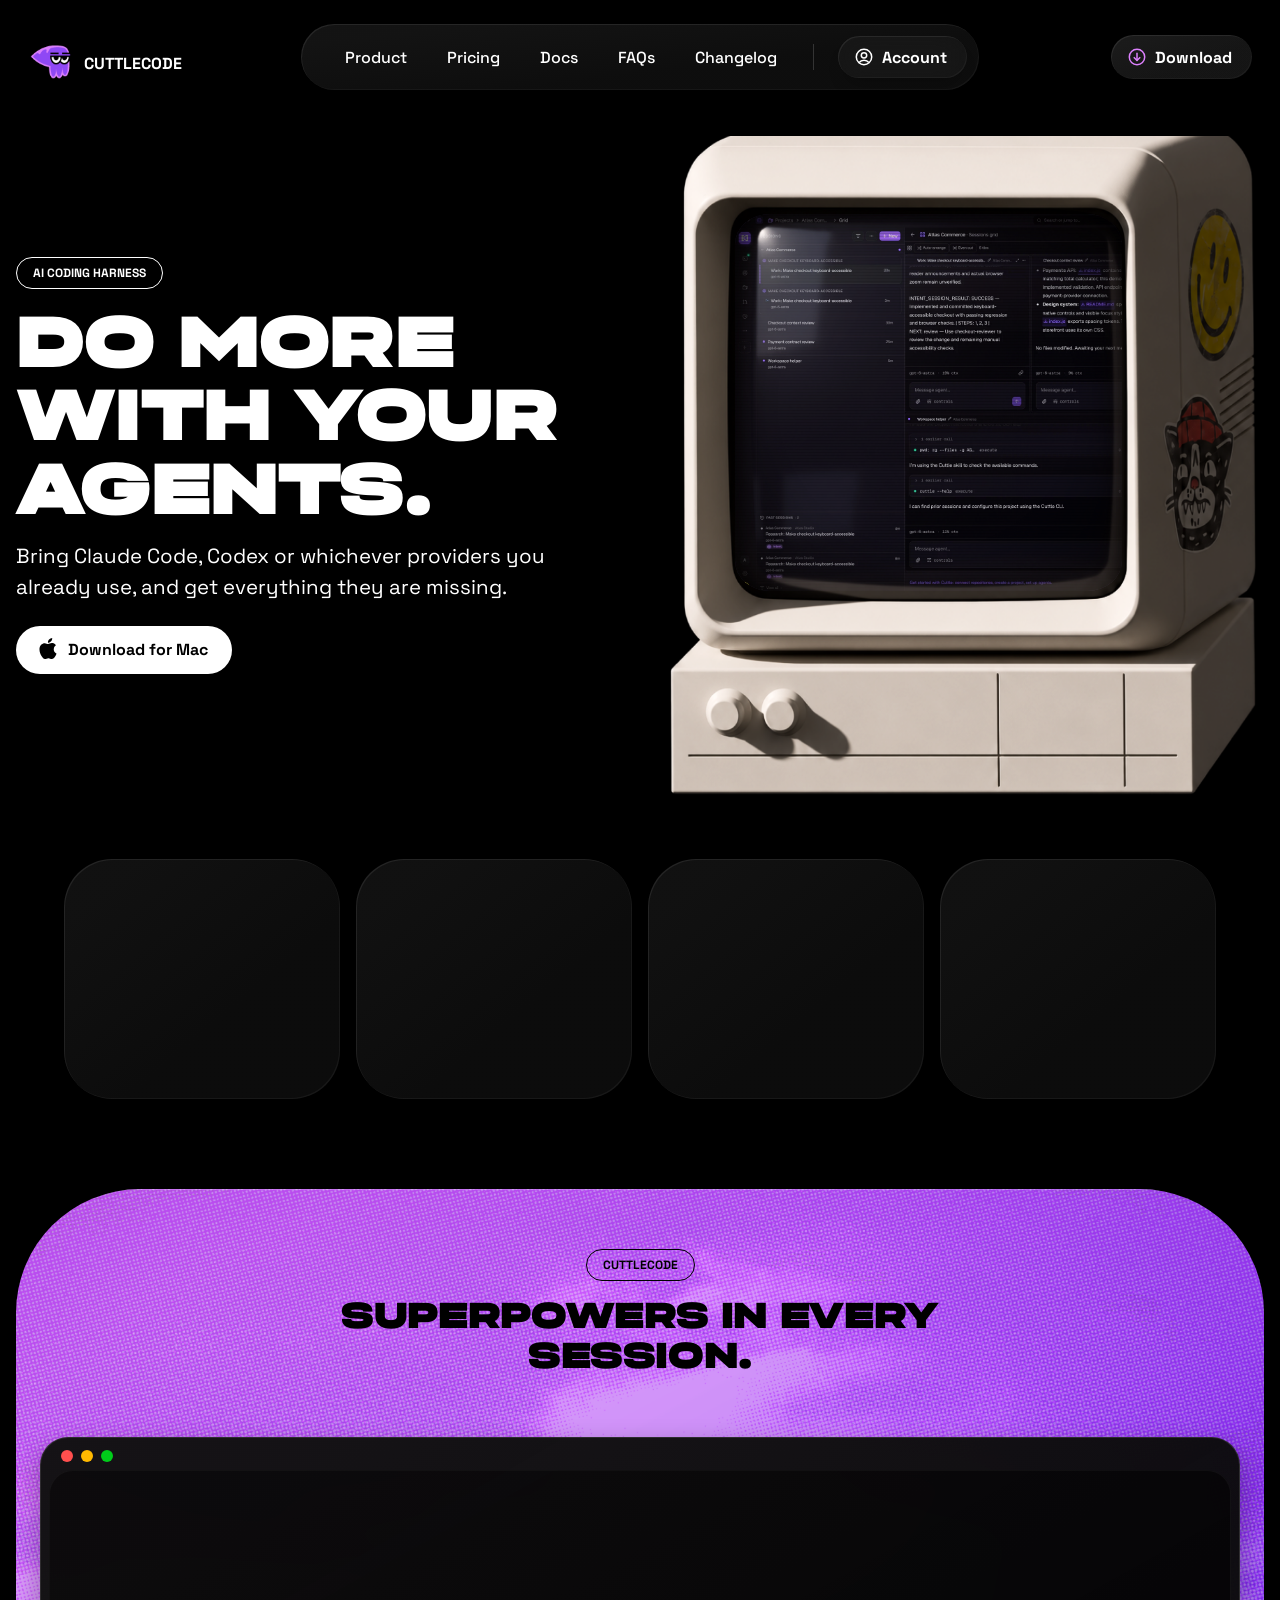
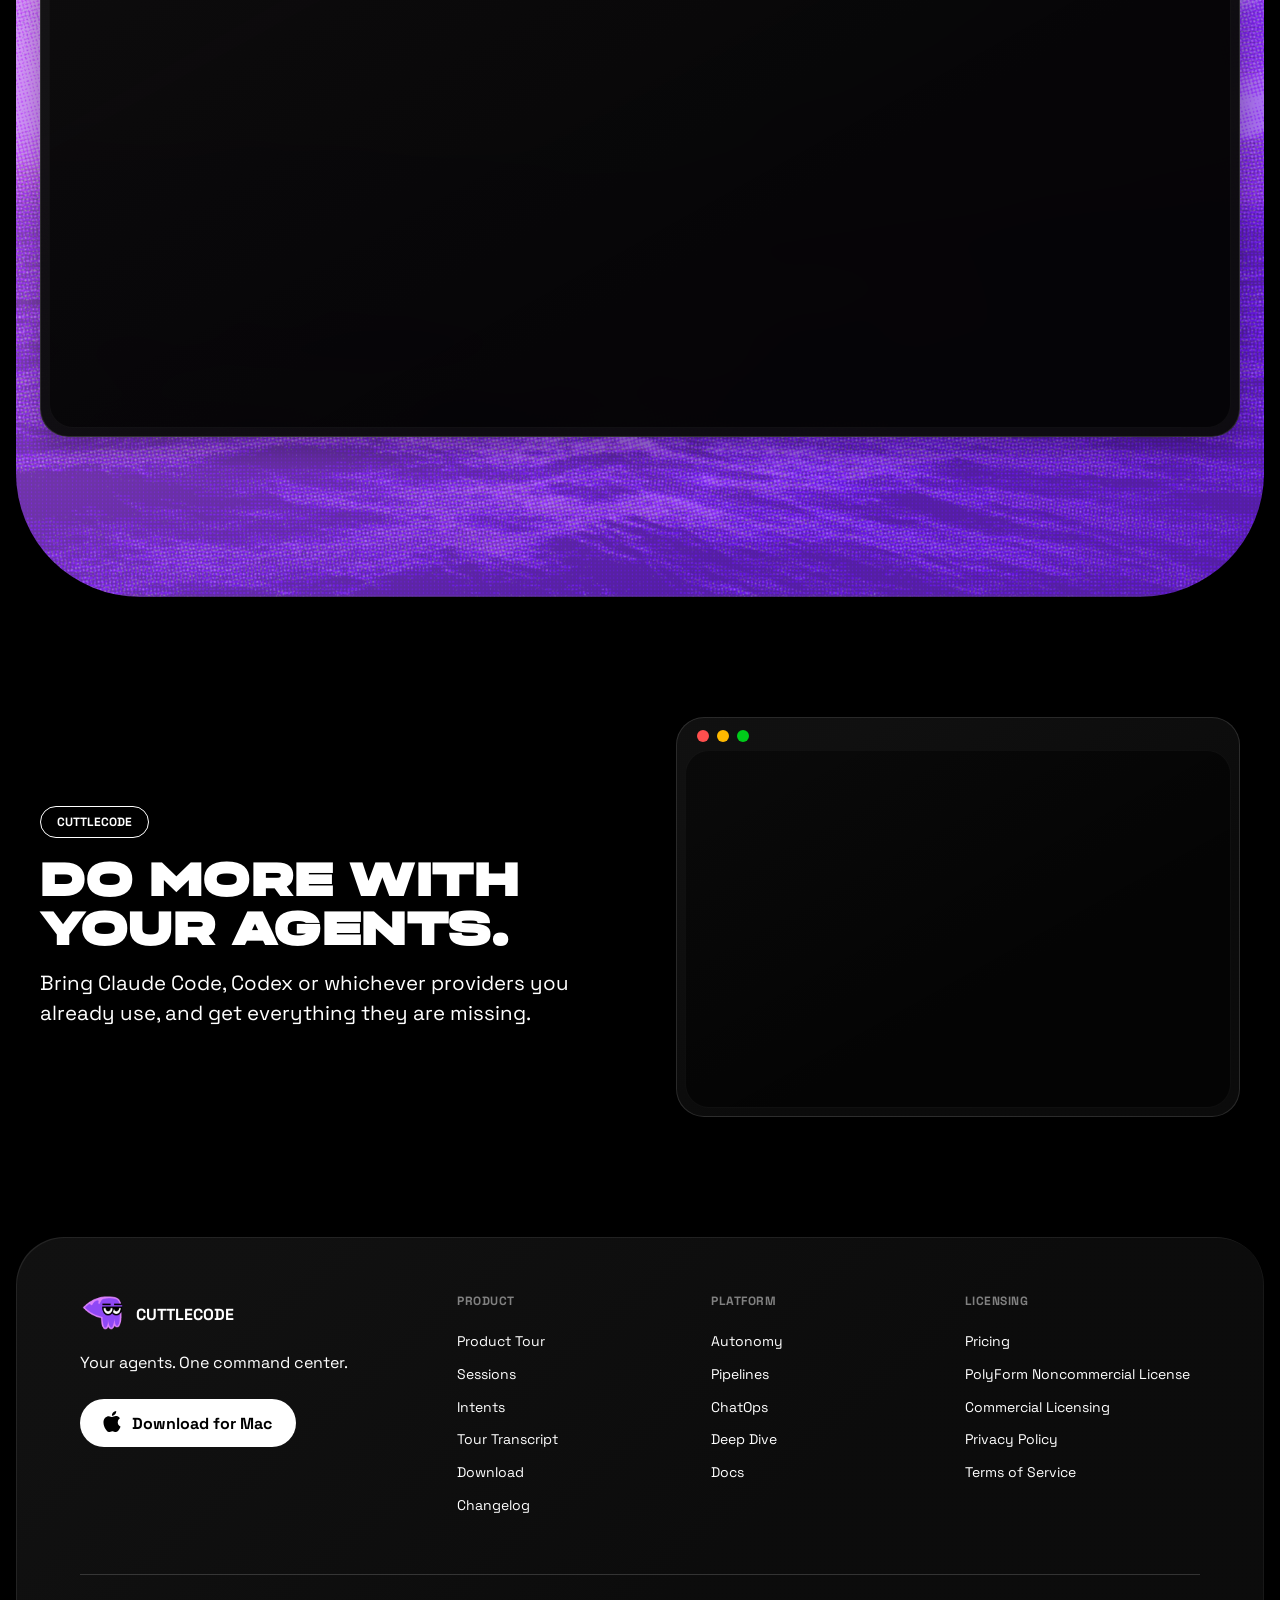
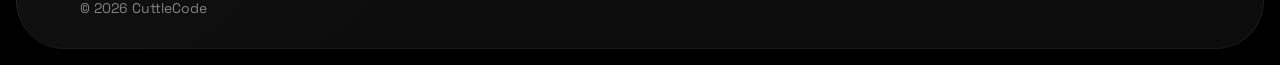
==== index.html @ d9676e5b "Play CuttleCode session video on the hero monitor Co-Authored-By: Claude Opus 5.5 <noreply@anthropic" ====
<!doctype html>
<html lang="en">
<head>
  <meta charset="utf-8" />
  <meta name="viewport" content="width=device-width, initial-scale=1" />
  <title>CuttleCode — Do More with your Agents</title>
  <meta name="description" content="Bring Claude Code, Codex or whichever providers you already use, and get everything they are missing." />
  <link rel="icon" type="image/svg+xml" href="assets/favicon.svg" />
  <link rel="icon" type="image/png" sizes="32x32" href="assets/favicon-32.png" />
  <link rel="apple-touch-icon" href="assets/apple-touch-icon.png" />
  <link rel="preconnect" href="https://fonts.googleapis.com" />
  <link rel="preconnect" href="https://fonts.gstatic.com" crossorigin />
  <link href="https://fonts.googleapis.com/css2?family=Space+Grotesk:wght@400;500;700&display=swap" rel="stylesheet" />
  <link rel="stylesheet" href="styles.css" />
</head>
<body>
  <header class="header">
    <a class="brand" href="#">
      <img class="brand__logo" src="assets/logo.gif" width="52" height="42" alt="" />
      <span class="brand__name">CuttleCode</span>
    </a>

    <nav class="nav glass" aria-label="Primary">
      <ul class="nav__links">
        <li><a class="flip" href="#product"><span class="flip__inner"><span class="flip__default"><span class="flip__text">Product</span></span><span class="flip__hover" aria-hidden="true"><span class="flip__bg"></span><span class="flip__text">Product</span><span class="flip__text flip__text--accent">Product</span></span></span></a></li>
        <li><a class="flip" href="#pricing"><span class="flip__inner"><span class="flip__default"><span class="flip__text">Pricing</span></span><span class="flip__hover" aria-hidden="true"><span class="flip__bg"></span><span class="flip__text">Pricing</span><span class="flip__text flip__text--accent">Pricing</span></span></span></a></li>
        <li><a class="flip" href="#docs"><span class="flip__inner"><span class="flip__default"><span class="flip__text">Docs</span></span><span class="flip__hover" aria-hidden="true"><span class="flip__bg"></span><span class="flip__text">Docs</span><span class="flip__text flip__text--accent">Docs</span></span></span></a></li>
        <li><a class="flip" href="#faqs"><span class="flip__inner"><span class="flip__default"><span class="flip__text">FAQs</span></span><span class="flip__hover" aria-hidden="true"><span class="flip__bg"></span><span class="flip__text">FAQs</span><span class="flip__text flip__text--accent">FAQs</span></span></span></a></li>
        <li><a class="flip" href="#changelog"><span class="flip__inner"><span class="flip__default"><span class="flip__text">Changelog</span></span><span class="flip__hover" aria-hidden="true"><span class="flip__bg"></span><span class="flip__text">Changelog</span><span class="flip__text flip__text--accent">Changelog</span></span></span></a></li>
      </ul>
      <img class="nav__divider" src="assets/divider.svg" width="1" height="42" alt="" />
      <a class="pill pill--ghost flip" href="#account"><span class="flip__inner"><span class="flip__default"><span class="flip__text"><img src="assets/icon-account.svg" width="20" height="20" alt="" />Account</span></span><span class="flip__hover" aria-hidden="true"><span class="flip__bg"></span><span class="flip__text"><img src="assets/icon-account.svg" width="20" height="20" alt="" />Account</span><span class="flip__text flip__text--accent"><img src="assets/icon-account.svg" width="20" height="20" alt="" />Account</span></span></span></a>
    </nav>

    <div class="header__end">
      <a class="pill pill--dark flip flip--violet" href="#download"><span class="flip__inner"><span class="flip__default"><span class="flip__text"><img src="assets/icon-download.svg" width="20" height="20" alt="" />Download</span></span><span class="flip__hover" aria-hidden="true"><span class="flip__bg"></span><span class="flip__text"><img src="assets/icon-download.svg" width="20" height="20" alt="" />Download</span><span class="flip__text flip__text--accent"><img src="assets/icon-download.svg" width="20" height="20" alt="" />Download</span></span></span></a>
      <button class="menu-toggle" type="button" aria-label="Open menu" aria-controls="mobile-menu" aria-expanded="false">
        <span aria-hidden="true"></span><span aria-hidden="true"></span><span aria-hidden="true"></span>
      </button>
    </div>
  </header>

  <div class="mobile-menu" id="mobile-menu" data-open="false" hidden>
    <div class="mobile-menu__content">
      <div class="mobile-menu__chrome" aria-hidden="true"></div>
      <nav class="mobile-menu__nav" aria-label="Mobile">
        <ul class="mobile-menu__list">
          <li><a class="mobile-menu__link" href="#product" aria-current="location">Product</a></li>
          <li><a class="mobile-menu__link" href="#pricing">Pricing</a></li>
          <li><a class="mobile-menu__link" href="#docs">Docs</a></li>
          <li><a class="mobile-menu__link" href="#faqs">FAQs</a></li>
          <li><a class="mobile-menu__link" href="#changelog">Changelog</a></li>
        </ul>
      </nav>
      <div class="mobile-menu__actions">
        <a class="mobile-menu__action mobile-menu__action--primary" href="#download">
          <img src="assets/icon-apple.svg" width="24" height="24" alt="" />
          Download for Mac
        </a>
        <a class="mobile-menu__action mobile-menu__action--secondary" href="#account">
          <img src="assets/icon-account.svg" width="20" height="20" alt="" />
          Account
        </a>
      </div>
    </div>
  </div>

  <main>
    <section class="hero" id="product">
      <div class="hero__copy">
        <span class="tag">AI coding harness</span>
        <h1 class="display display--xl">Do More with your Agents.</h1>
        <p class="lede">Bring Claude Code, Codex or whichever providers you already use, and get everything they are missing.</p>
        <a class="cta flip flip--violet" href="#download" id="download"><span class="flip__inner"><span class="flip__default"><span class="flip__text"><img src="assets/icon-apple.svg" width="24" height="24" alt="" />Download for Mac</span></span><span class="flip__hover" aria-hidden="true"><span class="flip__bg"></span><span class="flip__text"><img src="assets/icon-apple.svg" width="24" height="24" alt="" />Download for Mac</span><span class="flip__text flip__text--accent"><img src="assets/icon-apple.svg" width="24" height="24" alt="" />Download for Mac</span></span></span></a>
      </div>
      <div class="hero__art">
        <div class="monitor">
          <img class="monitor__body" src="assets/computer.png" width="884" height="1024" alt="Retro computer with stickers" />
          <div class="monitor__screen">
            <video class="monitor__video" src="assets/video/session-wall.mp4" poster="assets/video/session-wall-poster.webp" autoplay muted loop playsinline preload="metadata" aria-label="CuttleCode session grid running on the computer"></video>
          </div>
        </div>
      </div>
    </section>

    <section class="boxes" aria-label="Features">
      <div class="box"></div>
      <div class="box"></div>
      <div class="box"></div>
      <div class="box"></div>
    </section>

    <section class="mid-hero">
      <div class="mid-hero__head">
        <span class="tag tag--dark">CuttleCode</span>
        <h2 class="display display--md">Superpowers in every session.</h2>
      </div>
      <div class="window window--wide">
        <div class="window__bar"><i></i><i></i><i></i></div>
        <div class="window__body"></div>
      </div>
    </section>

    <section class="hero hero--secondary">
      <div class="hero__copy">
        <span class="tag">CuttleCode</span>
        <h2 class="display display--lg">Do More with your Agents.</h2>
        <p class="lede">Bring Claude Code, Codex or whichever providers you already use, and get everything they are missing.</p>
      </div>
      <div class="window window--side">
        <div class="window__bar"><i></i><i></i><i></i></div>
        <div class="window__body"></div>
      </div>
    </section>
  </main>

  <footer class="footer">
    <div class="footer__panel">
      <div class="footer__top">
        <div class="footer__brand">
          <a class="brand" href="/">
            <img class="brand__logo" src="assets/logo.gif" width="52" height="42" alt="" />
            <span class="brand__name">CuttleCode</span>
          </a>
          <p class="footer__tagline">Your agents. One command center.</p>
          <a class="cta flip flip--violet" href="#download"><span class="flip__inner"><span class="flip__default"><span class="flip__text"><img src="assets/icon-apple.svg" width="24" height="24" alt="" />Download for Mac</span></span><span class="flip__hover" aria-hidden="true"><span class="flip__bg"></span><span class="flip__text"><img src="assets/icon-apple.svg" width="24" height="24" alt="" />Download for Mac</span><span class="flip__text flip__text--accent"><img src="assets/icon-apple.svg" width="24" height="24" alt="" />Download for Mac</span></span></span></a>
        </div>

        <nav class="footer__col" aria-label="Product">
          <p class="footer__heading">Product</p>
          <ul>
            <li><a class="flip" href="/#product-tour"><span class="flip__inner"><span class="flip__default"><span class="flip__text">Product Tour</span></span><span class="flip__hover" aria-hidden="true"><span class="flip__bg"></span><span class="flip__text">Product Tour</span><span class="flip__text flip__text--accent">Product Tour</span></span></span></a></li>
            <li><a class="flip" href="/#fleet"><span class="flip__inner"><span class="flip__default"><span class="flip__text">Sessions</span></span><span class="flip__hover" aria-hidden="true"><span class="flip__bg"></span><span class="flip__text">Sessions</span><span class="flip__text flip__text--accent">Sessions</span></span></span></a></li>
            <li><a class="flip" href="/#intents"><span class="flip__inner"><span class="flip__default"><span class="flip__text">Intents</span></span><span class="flip__hover" aria-hidden="true"><span class="flip__bg"></span><span class="flip__text">Intents</span><span class="flip__text flip__text--accent">Intents</span></span></span></a></li>
            <li><a class="flip" href="/tour-transcript"><span class="flip__inner"><span class="flip__default"><span class="flip__text">Tour Transcript</span></span><span class="flip__hover" aria-hidden="true"><span class="flip__bg"></span><span class="flip__text">Tour Transcript</span><span class="flip__text flip__text--accent">Tour Transcript</span></span></span></a></li>
            <li><a class="flip" href="/download"><span class="flip__inner"><span class="flip__default"><span class="flip__text">Download</span></span><span class="flip__hover" aria-hidden="true"><span class="flip__bg"></span><span class="flip__text">Download</span><span class="flip__text flip__text--accent">Download</span></span></span></a></li>
            <li><a class="flip" href="/changelog"><span class="flip__inner"><span class="flip__default"><span class="flip__text">Changelog</span></span><span class="flip__hover" aria-hidden="true"><span class="flip__bg"></span><span class="flip__text">Changelog</span><span class="flip__text flip__text--accent">Changelog</span></span></span></a></li>
          </ul>
        </nav>

        <nav class="footer__col" aria-label="Platform">
          <p class="footer__heading">Platform</p>
          <ul>
            <li><a class="flip" href="/#autonomy"><span class="flip__inner"><span class="flip__default"><span class="flip__text">Autonomy</span></span><span class="flip__hover" aria-hidden="true"><span class="flip__bg"></span><span class="flip__text">Autonomy</span><span class="flip__text flip__text--accent">Autonomy</span></span></span></a></li>
            <li><a class="flip" href="/#pipelines"><span class="flip__inner"><span class="flip__default"><span class="flip__text">Pipelines</span></span><span class="flip__hover" aria-hidden="true"><span class="flip__bg"></span><span class="flip__text">Pipelines</span><span class="flip__text flip__text--accent">Pipelines</span></span></span></a></li>
            <li><a class="flip" href="/#chatops"><span class="flip__inner"><span class="flip__default"><span class="flip__text">ChatOps</span></span><span class="flip__hover" aria-hidden="true"><span class="flip__bg"></span><span class="flip__text">ChatOps</span><span class="flip__text flip__text--accent">ChatOps</span></span></span></a></li>
            <li><a class="flip" href="/deep-dive"><span class="flip__inner"><span class="flip__default"><span class="flip__text">Deep Dive</span></span><span class="flip__hover" aria-hidden="true"><span class="flip__bg"></span><span class="flip__text">Deep Dive</span><span class="flip__text flip__text--accent">Deep Dive</span></span></span></a></li>
            <li><a class="flip" href="/docs"><span class="flip__inner"><span class="flip__default"><span class="flip__text">Docs</span></span><span class="flip__hover" aria-hidden="true"><span class="flip__bg"></span><span class="flip__text">Docs</span><span class="flip__text flip__text--accent">Docs</span></span></span></a></li>
          </ul>
        </nav>

        <nav class="footer__col" aria-label="Licensing">
          <p class="footer__heading">Licensing</p>
          <ul>
            <li><a class="flip" href="/pricing"><span class="flip__inner"><span class="flip__default"><span class="flip__text">Pricing</span></span><span class="flip__hover" aria-hidden="true"><span class="flip__bg"></span><span class="flip__text">Pricing</span><span class="flip__text flip__text--accent">Pricing</span></span></span></a></li>
            <li><a class="flip" href="/licensing#noncommercial"><span class="flip__inner"><span class="flip__default"><span class="flip__text">PolyForm Noncommercial License</span></span><span class="flip__hover" aria-hidden="true"><span class="flip__bg"></span><span class="flip__text">PolyForm Noncommercial License</span><span class="flip__text flip__text--accent">PolyForm Noncommercial License</span></span></span></a></li>
            <li><a class="flip" href="/licensing#commercial"><span class="flip__inner"><span class="flip__default"><span class="flip__text">Commercial Licensing</span></span><span class="flip__hover" aria-hidden="true"><span class="flip__bg"></span><span class="flip__text">Commercial Licensing</span><span class="flip__text flip__text--accent">Commercial Licensing</span></span></span></a></li>
            <li><a class="flip" href="/privacy"><span class="flip__inner"><span class="flip__default"><span class="flip__text">Privacy Policy</span></span><span class="flip__hover" aria-hidden="true"><span class="flip__bg"></span><span class="flip__text">Privacy Policy</span><span class="flip__text flip__text--accent">Privacy Policy</span></span></span></a></li>
            <li><a class="flip" href="/terms"><span class="flip__inner"><span class="flip__default"><span class="flip__text">Terms of Service</span></span><span class="flip__hover" aria-hidden="true"><span class="flip__bg"></span><span class="flip__text">Terms of Service</span><span class="flip__text flip__text--accent">Terms of Service</span></span></span></a></li>
          </ul>
        </nav>
      </div>

      <div class="footer__base">
        <p>© 2026 CuttleCode</p>
      </div>
    </div>
  </footer>

  <script src="main.js"></script>
</body>
</html>
---- styles.css ----
@font-face {
  font-family: "Phonk Sans";
  src: url("fonts/PhonkSans-Heavy.otf") format("opentype");
  font-weight: 900;
  font-display: swap;
}

:root {
  --black: #000;
  --white: #fff;
  --red: #ff4f4e;
  --yellow: #ffb900;
  --green: #00cc1a;
  --accent: #dc80fc;
  --violet: #ae5ef8;

  --ease-expo-out: cubic-bezier(0.5, 0.6, 0, 1);

  --font-display: "Phonk Sans", "Arial Black", sans-serif;
  --font-body: "Space Grotesk", system-ui, sans-serif;

  --radius-pill: 111px;
  --shadow-float: 0 12px 16px -6px rgba(0, 0, 0, 0.24);
  --edge-highlight: inset 1px 1px 0 0 rgba(255, 255, 255, 0.08), inset -1px -1px 0 0 rgba(255, 255, 255, 0.04);
  --max: 1600px;
}

*,
*::before,
*::after { box-sizing: border-box; }

html { scroll-behavior: smooth; }

body {
  margin: 0;
  background: var(--black);
  color: var(--white);
  font-family: var(--font-body);
  -webkit-font-smoothing: antialiased;
}

img { display: block; }
a { color: inherit; text-decoration: none; }

main {
  display: flex;
  flex-direction: column;
  align-items: center;
  padding: 0 16px;
}

/* ---------- Shared ---------- */

.glass {
  position: relative;
  background: linear-gradient(173.6deg, rgba(24, 24, 24, 0.8) 14.4%, rgba(17, 17, 17, 0.8) 62.5%);
  backdrop-filter: blur(16px);
  -webkit-backdrop-filter: blur(16px);
  box-shadow: var(--shadow-float), var(--edge-highlight);
}

.pill {
  display: inline-flex;
  align-items: center;
  gap: 8px;
  height: 42px;
  border-radius: var(--radius-pill);
  font-weight: 700;
  font-size: 16px;
  white-space: nowrap;
  box-shadow: var(--shadow-float), var(--edge-highlight);
  backdrop-filter: blur(16px);
  -webkit-backdrop-filter: blur(16px);
  overflow: hidden;
}
.pill .flip__inner { height: 100%; }
.pill .flip__text { gap: 8px; padding: 0 20px 0 16px; }
.pill--ghost { background: rgba(255, 255, 255, 0.03); }
.pill--dark {
  height: 44px;
  background:
    linear-gradient(rgba(255, 255, 255, 0.03), rgba(255, 255, 255, 0.03)),
    linear-gradient(160.2deg, rgba(24, 24, 24, 0.8) 14.4%, rgba(17, 17, 17, 0.8) 62.5%);
}

.tag {
  display: inline-flex;
  align-items: center;
  height: 32px;
  padding: 0 16px;
  border: 1px solid var(--white);
  border-radius: var(--radius-pill);
  font-weight: 700;
  font-size: 12px;
  text-transform: uppercase;
  align-self: flex-start;
  margin-bottom: 8px;
}
.tag--dark { border-color: var(--black); color: var(--black); align-self: center; margin-bottom: 0; }

.display {
  margin: 0;
  font-family: var(--font-display);
  font-weight: 900;
  text-transform: uppercase;
  line-height: 1.02;
}
.display--xl { font-size: clamp(44px, 6vw, 72px); letter-spacing: -0.01em; }
.display--lg { font-size: clamp(36px, 4vw, 48px); letter-spacing: -0.01em; }
.display--md { font-size: clamp(28px, 3vw, 36px); letter-spacing: -0.01em; line-height: 1.12; }

.lede {
  margin: 0;
  font-size: clamp(18px, 1.6vw, 21px);
  line-height: 1.48;
}

/* ---------- Header ---------- */

.header {
  position: sticky;
  top: 0;
  z-index: 10;
  display: flex;
  align-items: center;
  gap: 24px;
  max-width: 1500px;
  margin: 0 auto;
  padding: 24px 28px 0;
}

.brand {
  flex: 1 1 0;
  display: flex;
  align-items: center;
  gap: 4px;
  margin-top: 12px;
}
.brand__logo { transform: scaleX(-1); }
.brand__name {
  font-weight: 700;
  font-size: 16px;
  text-transform: uppercase;
}

.nav {
  display: flex;
  align-items: center;
  gap: 24px;
  padding: 12px 12px 12px 32px;
  border-radius: var(--radius-pill);
}
.nav__links {
  display: flex;
  gap: 16px;
  margin: 0;
  padding: 0;
  list-style: none;
}
.nav__links a {
  height: 42px;
  font-weight: 500;
  font-size: 16px;
}
.nav__links .flip__text { padding: 0 12px; }

/* Flip hover: the label tips back and away while a surface card with the
   label rotates up from below; an accent copy of the text wipes off on top. */
.flip {
  position: relative;
  display: flex;
  width: fit-content;
}
.flip:focus-visible { outline: 2px solid var(--accent); outline-offset: 2px; border-radius: var(--radius-pill); }
.flip__inner {
  display: grid;
  perspective: 400px;
  transform-style: preserve-3d;
}
.flip__default,
.flip__hover {
  grid-area: 1 / 1;
  display: grid;
  pointer-events: none;
}
.flip__text {
  grid-area: 1 / 1;
  z-index: 1;
  display: flex;
  align-items: center;
  white-space: nowrap;
}
.flip__text--accent {
  z-index: 2;
  color: var(--accent);
  clip-path: inset(0 0 0);
  transition: clip-path 0.4s var(--ease-expo-out);
}
.flip__bg {
  grid-area: 1 / 1;
  border-radius: var(--radius-pill);
  background: var(--white);
}
.flip__hover .flip__text { color: var(--black); }
.flip__hover .flip__text--accent { color: var(--accent); }
.flip__hover img { filter: brightness(0); }

/* Violet variant (download buttons): violet card, white-to-black text wipe. */
.flip--violet .flip__bg { background: var(--violet); }
.flip--violet .flip__hover .flip__text--accent { color: var(--white); }
.flip--violet .flip__hover .flip__text--accent img { filter: brightness(0) invert(1); }
.flip__default {
  transform-origin: center bottom;
  transition: translate 0.4s var(--ease-expo-out), rotate 0.4s var(--ease-expo-out);
}
.flip__hover {
  backface-visibility: hidden;
  translate: 0 100% -200px;
  rotate: 1 0 0 -120deg;
  transform-origin: center center;
  transition: translate 0.4s var(--ease-expo-out), rotate 0.4s var(--ease-expo-out);
}

.flip:is(:hover, :focus-visible) .flip__default,
.flip[aria-current="page"] .flip__default {
  translate: 0 -35% -120px;
  rotate: 1 0 0 -54deg;
  transition-delay: 0.05s;
}
.flip:is(:hover, :focus-visible) .flip__hover,
.flip[aria-current="page"] .flip__hover {
  translate: 0 0 0;
  rotate: 1 0 0 0deg;
  transition-delay: 75ms;
}
.flip:is(:hover, :focus-visible) .flip__text--accent,
.flip[aria-current="page"] .flip__text--accent {
  clip-path: inset(0 0 100%);
  transition-delay: 0.115s;
}

/* Hovering another link flips the current page's link back down. */
:is(.nav, .footer__col):has(.flip:not([aria-current="page"]):is(:hover, :focus-visible)) .flip[aria-current="page"] .flip__default {
  translate: 0 0 0;
  rotate: 1 0 0 0deg;
}
:is(.nav, .footer__col):has(.flip:not([aria-current="page"]):is(:hover, :focus-visible)) .flip[aria-current="page"] .flip__hover {
  translate: 0 100% -200px;
  rotate: 1 0 0 -120deg;
}
:is(.nav, .footer__col):has(.flip:not([aria-current="page"]):is(:hover, :focus-visible)) .flip[aria-current="page"] .flip__text--accent {
  clip-path: inset(0 0 0);
}

@media (prefers-reduced-motion: reduce) {
  .flip__default,
  .flip__hover,
  .flip__text--accent { transition: none; }
}

.header__end {
  flex: 1 1 0;
  display: flex;
  align-items: center;
  justify-content: flex-end;
  gap: 8px;
}

/* ---------- Mobile menu ---------- */

/* Hamburger → close: outer lines rotate into an X, the middle line collapses. */
.menu-toggle {
  position: relative;
  display: none;
  flex: 0 0 44px;
  width: 44px;
  height: 44px;
  padding: 0;
  border: 0;
  border-radius: 50%;
  color: var(--white);
  cursor: pointer;
  background:
    linear-gradient(rgba(255, 255, 255, 0.03), rgba(255, 255, 255, 0.03)),
    linear-gradient(160.2deg, rgba(24, 24, 24, 0.8) 14.4%, rgba(17, 17, 17, 0.8) 62.5%);
  backdrop-filter: blur(16px);
  -webkit-backdrop-filter: blur(16px);
  box-shadow: var(--shadow-float), var(--edge-highlight);
}
.menu-toggle span {
  position: absolute;
  top: 50%;
  left: 50%;
  width: 16px;
  height: 1.5px;
  border-radius: 1px;
  background: currentColor;
  transform: translate(-50%, -50%);
  transition: transform 0.26s cubic-bezier(0.4, 0, 0.2, 1), opacity 0.18s;
}
.menu-toggle span:first-child { transform: translate(-50%, calc(-50% - 5px)); }
.menu-toggle span:nth-child(3) { transform: translate(-50%, calc(-50% + 5px)); }
.menu-toggle[aria-expanded="true"] span:first-child { transform: translate(-50%, -50%) rotate(45deg); }
.menu-toggle[aria-expanded="true"] span:nth-child(2) { opacity: 0; transform: translate(-50%, -50%) scaleX(0); }
.menu-toggle[aria-expanded="true"] span:nth-child(3) { transform: translate(-50%, -50%) rotate(-45deg); }
.menu-toggle:focus-visible { outline: 2px solid var(--accent); outline-offset: 2px; }

body.menu-open { overflow: hidden; }

.mobile-menu {
  position: fixed;
  inset: 0;
  z-index: 9; /* under the sticky header so logo, Download and the toggle stay on top */
  display: flex;
  flex-direction: column;
  height: 100dvh;
  overflow: hidden;
  overscroll-behavior: contain;
  background: var(--black);
  opacity: 0;
  transition: opacity 0.24s cubic-bezier(0.4, 0, 0.2, 1);
}
.mobile-menu[hidden] { display: none; }
.mobile-menu[data-open="true"] { opacity: 1; }

.mobile-menu__content {
  display: flex;
  flex: 1 1 auto;
  flex-direction: column;
  min-height: 100%;
  padding: env(safe-area-inset-top, 0px) 0 env(safe-area-inset-bottom, 0px);
  opacity: 0;
  transform: translateY(-14px);
  transition: opacity 0.2s, transform 0.2s cubic-bezier(0.4, 0, 0.2, 1);
}
.mobile-menu[data-open="true"] .mobile-menu__content {
  opacity: 1;
  transform: none;
  transition: opacity 0.28s cubic-bezier(0.22, 1, 0.36, 1) 40ms, transform 0.28s cubic-bezier(0.22, 1, 0.36, 1) 40ms;
}
.mobile-menu__chrome { flex: 0 0 60px; } /* room for the header row */

.mobile-menu__nav {
  display: flex;
  flex: 1 1 auto;
  align-items: center;
  min-height: 0;
  padding: clamp(12px, 4dvh, 36px) 24px clamp(12px, 3dvh, 28px);
}
.mobile-menu__list {
  display: flex;
  flex-direction: column;
  gap: clamp(14px, 2.8dvh, 22px);
  margin: 0;
  padding: 0;
  list-style: none;
}
.mobile-menu__list > li {
  opacity: 0;
  transform: translateY(-12px);
  transition: opacity 0.18s, transform 0.18s cubic-bezier(0.4, 0, 0.2, 1);
}
.mobile-menu[data-open="true"] .mobile-menu__list > li {
  opacity: 1;
  transform: none;
  transition-timing-function: ease, cubic-bezier(0.22, 1, 0.36, 1);
  transition-duration: 0.28s;
}
.mobile-menu[data-open="true"] .mobile-menu__list > li:nth-child(1) { transition-delay: 50ms; }
.mobile-menu[data-open="true"] .mobile-menu__list > li:nth-child(2) { transition-delay: 70ms; }
.mobile-menu[data-open="true"] .mobile-menu__list > li:nth-child(3) { transition-delay: 90ms; }
.mobile-menu[data-open="true"] .mobile-menu__list > li:nth-child(4) { transition-delay: 110ms; }
.mobile-menu[data-open="true"] .mobile-menu__list > li:nth-child(5) { transition-delay: 130ms; }

.mobile-menu__link {
  display: inline-block;
  font-weight: 500;
  font-size: clamp(30px, 8.4vw, 36px);
  line-height: 1.12;
  letter-spacing: -0.035em;
  color: color-mix(in srgb, var(--white) 52%, transparent);
  transition: color 0.18s;
}
.mobile-menu__link:hover,
.mobile-menu__link:focus-visible,
.mobile-menu__link[aria-current="location"] { color: var(--white); }
.mobile-menu__link:focus-visible { outline: 2px solid var(--accent); outline-offset: 3px; border-radius: 4px; }

.mobile-menu__actions {
  display: flex;
  flex-direction: column;
  gap: 10px;
  margin: 0 16px max(18px, env(safe-area-inset-bottom, 0px));
  opacity: 0;
  transform: translateY(-12px);
  transition: opacity 0.16s, transform 0.16s cubic-bezier(0.4, 0, 0.2, 1);
}
.mobile-menu[data-open="true"] .mobile-menu__actions {
  opacity: 1;
  transform: none;
  transition: opacity 0.24s cubic-bezier(0.22, 1, 0.36, 1) 0.12s, transform 0.24s cubic-bezier(0.22, 1, 0.36, 1) 0.12s;
}
.mobile-menu__action {
  display: inline-flex;
  align-items: center;
  justify-content: center;
  gap: 10px;
  min-height: 80px;
  padding: 0 35px;
  border: 1px solid transparent;
  border-radius: var(--radius-pill);
  font-weight: 700;
  font-size: 20px;
  transition: background-color 0.18s cubic-bezier(0.22, 1, 0.36, 1), border-color 0.15s;
}
.mobile-menu__action--primary { background: var(--white); color: var(--black); }
.mobile-menu__action--primary:is(:hover, :focus-visible, :active) { background: var(--violet); }
.mobile-menu__action--secondary { border-color: rgba(255, 255, 255, 0.16); color: var(--white); }
.mobile-menu__action--secondary:is(:hover, :focus-visible, :active) { border-color: rgba(255, 255, 255, 0.4); }
.mobile-menu__action:focus-visible { outline: 2px solid var(--accent); outline-offset: 2px; }

@media (prefers-reduced-motion: reduce) {
  .mobile-menu,
  .mobile-menu *,
  .menu-toggle span { transition: none !important; }
}

/* ---------- Hero ---------- */

.hero {
  display: flex;
  align-items: center;
  justify-content: center;
  gap: 90px;
  width: 100%;
  max-width: var(--max);
  padding: 46px 0 64px; /* 136px in design, minus sticky header height */
}

.hero__copy {
  flex: 1 1 0;
  max-width: 600px;
  display: flex;
  flex-direction: column;
  gap: 12px;
  padding: 24px 0;
}

.cta {
  align-self: flex-start;
  display: inline-flex;
  align-items: center;
  gap: 8px;
  height: 48px;
  margin-top: 12px;
  border-radius: var(--radius-pill);
  overflow: hidden;
  background: var(--white);
  color: var(--black);
  font-family: var(--font-body);
  font-weight: 700;
  font-size: 16px;
}
.cta .flip__inner { height: 100%; }
.cta .flip__text { gap: 8px; padding: 0 24px 0 20px; }

.hero__art {
  flex: 0 1 600px;
  max-width: 600px;
  display: flex;
  align-items: center;
  justify-content: center;
}
.monitor {
  position: relative;
  width: 98.3%;
  aspect-ratio: 582 / 650;
  isolation: isolate;
}
.monitor__body {
  width: 100%;
  height: 100%;
  object-fit: cover;
  object-position: bottom;
  transform: scaleX(-1);
}
/* Sits over the CRT glass (measured from computer.png, mirrored + bottom-cropped).
   Screen blending keeps the photo's glass glare visible on top of the video. */
.monitor__screen {
  position: absolute;
  inset: 11.9% 23.2% 30.9% 11.2%;
  overflow: hidden;
  border-radius: 9% / 8%;
  background: var(--black);
  mix-blend-mode: screen;
}
.monitor__video {
  width: 100%;
  height: 100%;
  object-fit: cover;
  object-position: left center;
  filter: brightness(1.15) contrast(1.05) saturate(1.1);
}
.monitor__screen::after {
  content: "";
  position: absolute;
  inset: 0;
  pointer-events: none;
  border-radius: inherit;
  background:
    repeating-linear-gradient(0deg, rgba(0, 0, 0, 0.16) 0 1px, transparent 1px 3px),
    radial-gradient(ellipse at center, transparent 55%, rgba(0, 0, 0, 0.6) 100%);
  box-shadow: inset 0 0 24px 6px rgba(0, 0, 0, 0.7);
}

.hero--secondary {
  gap: 90px;
  padding: 120px 24px;
}

/* ---------- Boxes ---------- */

.boxes {
  display: grid;
  grid-template-columns: repeat(4, 1fr);
  gap: 16px;
  width: 100%;
  max-width: var(--max);
  padding: 0 48px 90px;
}
.box {
  height: 240px;
  border-radius: 48px;
  background: linear-gradient(140deg, rgba(24, 24, 24, 0.7) 14.4%, rgba(17, 17, 17, 0.7) 62.5%);
  backdrop-filter: blur(16px);
  -webkit-backdrop-filter: blur(16px);
  box-shadow: 0 12px 16px -6px rgba(0, 0, 0, 0.24),
    inset 1px 1px 0 0 rgba(255, 255, 255, 0.08),
    inset -1px -1px 0 0 rgba(255, 255, 255, 0.05);
}

/* ---------- Mid hero ---------- */

.mid-hero {
  display: flex;
  flex-direction: column;
  align-items: center;
  width: 100%;
  max-width: var(--max);
  padding: 0 24px 160px;
  border-radius: 124px;
  overflow: hidden;
  background: url("assets/mid-hero-bg.png") center / cover no-repeat;
  color: var(--black);
}
.mid-hero__head {
  display: flex;
  flex-direction: column;
  align-items: center;
  gap: 16px;
  width: 100%;
  max-width: 600px;
  padding: 60px 0;
  text-align: center;
}

/* ---------- Window mock ---------- */

.window {
  display: flex;
  flex-direction: column;
  width: 100%;
  padding: 8px;
  border: 1px solid rgba(255, 255, 255, 0.12);
  border-radius: 28px;
  overflow: hidden;
  background:
    linear-gradient(150deg, rgba(34, 34, 34, 0.48) 14.4%, rgba(34, 34, 34, 0.32) 62.5%),
    rgba(0, 0, 0, 0.96);
  backdrop-filter: blur(16px);
  -webkit-backdrop-filter: blur(16px);
  box-shadow: 0 12px 24px 4px rgba(0, 0, 0, 0.25);
}
.window--wide { max-width: 1200px; height: 600px; }
.window--side { flex: 1 1 0; max-width: 600px; height: 400px; }

.window__bar {
  display: flex;
  gap: 8px;
  padding: 4px 12px 8px;
}
.window__bar i {
  width: 12px;
  height: 12px;
  border-radius: 50%;
  background: var(--red);
}
.window__bar i:nth-child(2) { background: var(--yellow); }
.window__bar i:nth-child(3) { background: var(--green); }

.window__body {
  flex: 1;
  border: 1px solid rgba(255, 255, 255, 0.04);
  border-radius: 24px;
  background: linear-gradient(151deg, rgba(0, 0, 0, 0.4) 14.4%, rgba(0, 0, 0, 0.6) 73.2%);
}

/* ---------- Footer ---------- */

.footer {
  display: flex;
  justify-content: center;
  padding: 0 16px 16px;
}
.footer__panel {
  width: 100%;
  max-width: var(--max);
  padding: 56px 64px 32px;
  border-radius: 48px;
  background: linear-gradient(140deg, rgba(24, 24, 24, 0.7) 14.4%, rgba(17, 17, 17, 0.7) 62.5%);
  backdrop-filter: blur(16px);
  -webkit-backdrop-filter: blur(16px);
  box-shadow: 0 12px 16px -6px rgba(0, 0, 0, 0.24),
    inset 1px 1px 0 0 rgba(255, 255, 255, 0.08),
    inset -1px -1px 0 0 rgba(255, 255, 255, 0.05);
}
.footer__top {
  display: grid;
  grid-template-columns: 1.6fr repeat(3, 1fr);
  gap: 48px;
}
.footer__brand {
  display: flex;
  flex-direction: column;
  align-items: flex-start;
  gap: 16px;
}
.footer__brand .brand { flex: none; margin-top: 0; }
.footer__tagline {
  margin: 0;
  font-size: 16px;
  line-height: 1.48;
}
.footer__brand .cta { margin-top: 8px; }

.footer__heading {
  margin: 0 0 20px;
  font-weight: 700;
  font-size: 12px;
  text-transform: uppercase;
  letter-spacing: 0.04em;
  color: rgba(255, 255, 255, 0.48);
}
.footer__col ul {
  display: flex;
  flex-direction: column;
  gap: 8px;
  margin: 0;
  padding: 0;
  list-style: none;
}
.footer__col a {
  margin-left: -10px;
  font-weight: 400;
  font-size: 14px;
  line-height: 1.48;
}
.footer__col .flip__text { padding: 2px 10px; }

.footer__base {
  margin-top: 56px;
  padding-top: 24px;
  border-top: 1px solid rgba(255, 255, 255, 0.16);
  font-size: 14px;
  color: rgba(255, 255, 255, 0.48);
}
.footer__base p { margin: 0; }

/* ---------- Responsive ---------- */

@media (max-width: 1100px) {
  .header { padding: 16px 16px 0; gap: 12px; }
  .nav { display: none; }
  .menu-toggle { display: inline-flex; }
  .header .brand { margin-top: 0; }
  .hero { gap: 48px; }
  .boxes { grid-template-columns: repeat(2, 1fr); padding: 0 0 64px; }
  .mid-hero { border-radius: 64px; }
  .footer__top { grid-template-columns: repeat(3, 1fr); }
  .footer__brand { grid-column: 1 / -1; }
}

@media (max-width: 800px) {
  .hero,
  .hero--secondary { flex-direction: column; padding-left: 0; padding-right: 0; }
  .hero { padding-top: 32px; }
  .hero--secondary { padding-top: 80px; padding-bottom: 80px; }
  .hero__art { flex-basis: auto; width: 100%; }
  .window--side { flex: none; width: 100%; height: 320px; }
  .boxes { grid-template-columns: 1fr; }
  .box { height: 180px; border-radius: 36px; }
  .mid-hero { padding: 0 12px 64px; border-radius: 40px; }
  .window--wide { height: 420px; }
  .footer__panel { padding: 40px 24px 24px; border-radius: 36px; }
  .footer__top { grid-template-columns: 1fr 1fr; gap: 40px 24px; }
  .footer__base { margin-top: 40px; }
}

@media (max-width: 359px) {
  .header .brand__name { display: none; }
}
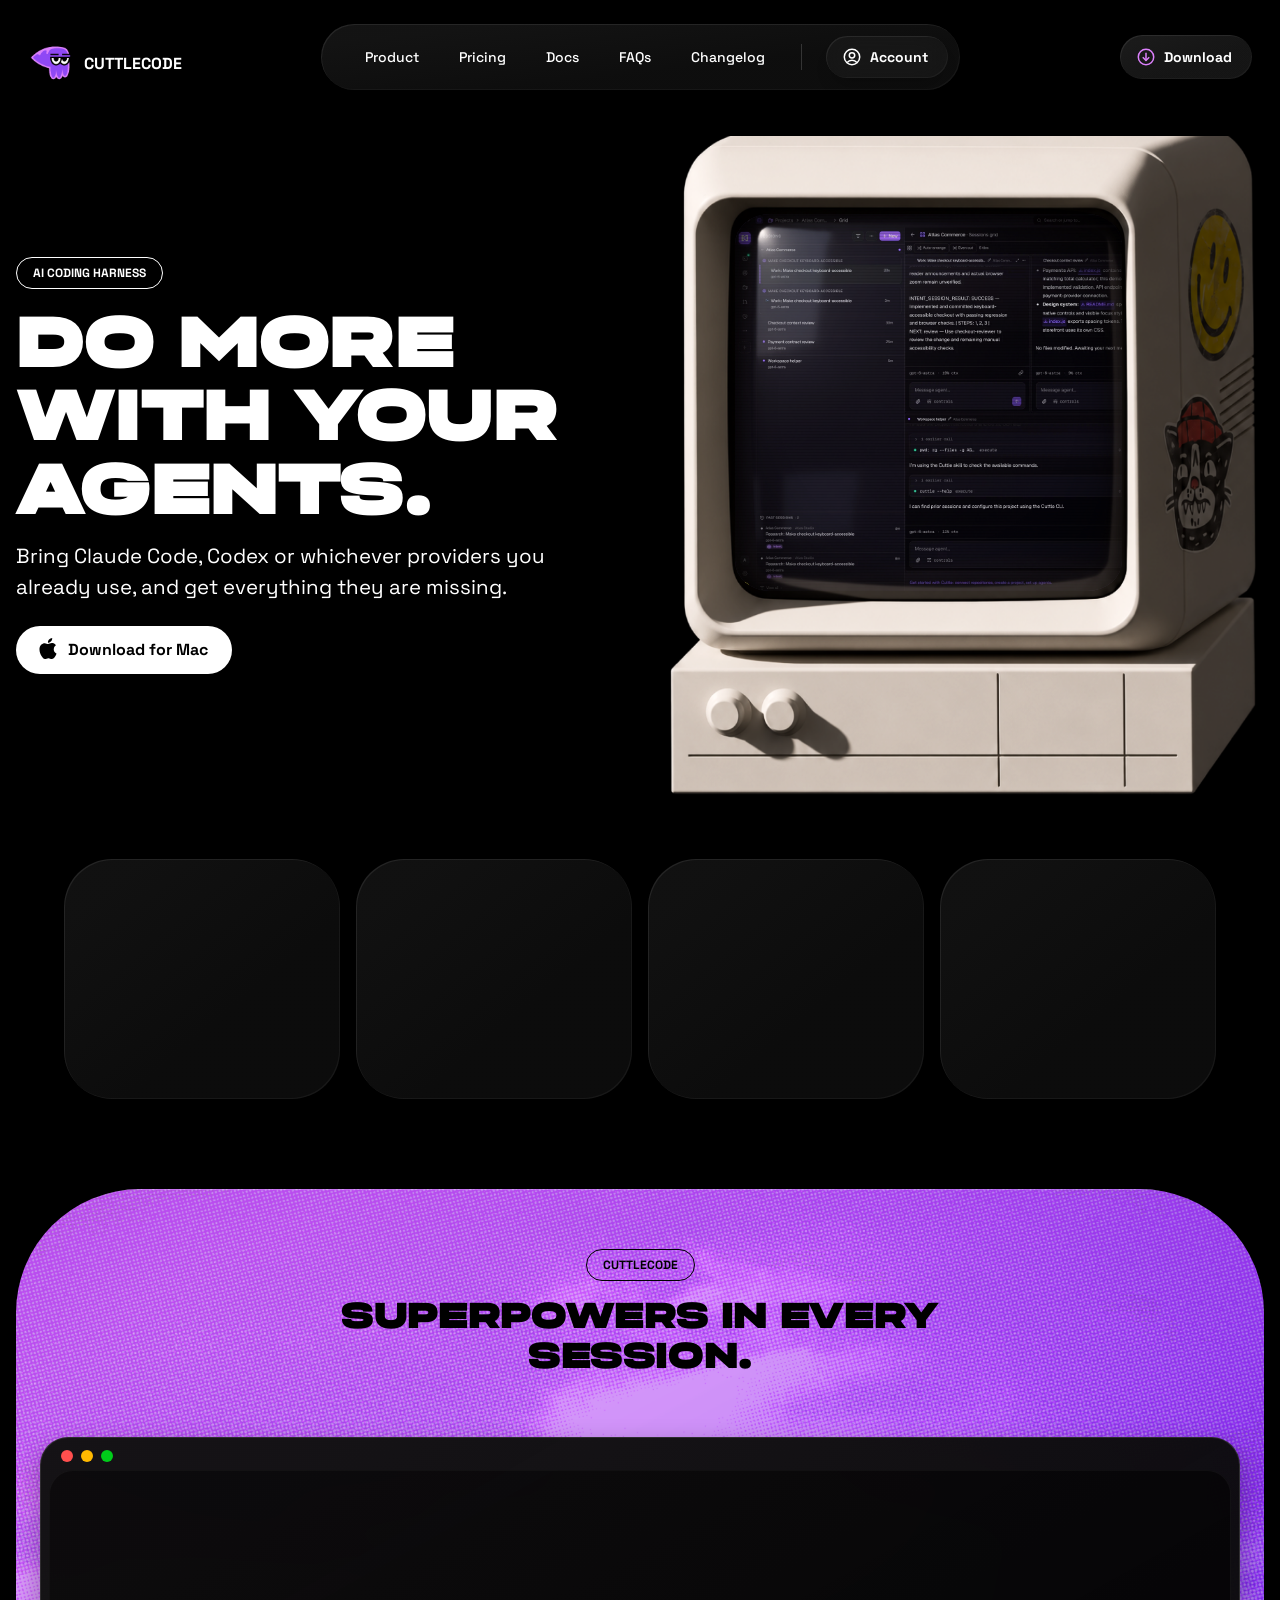
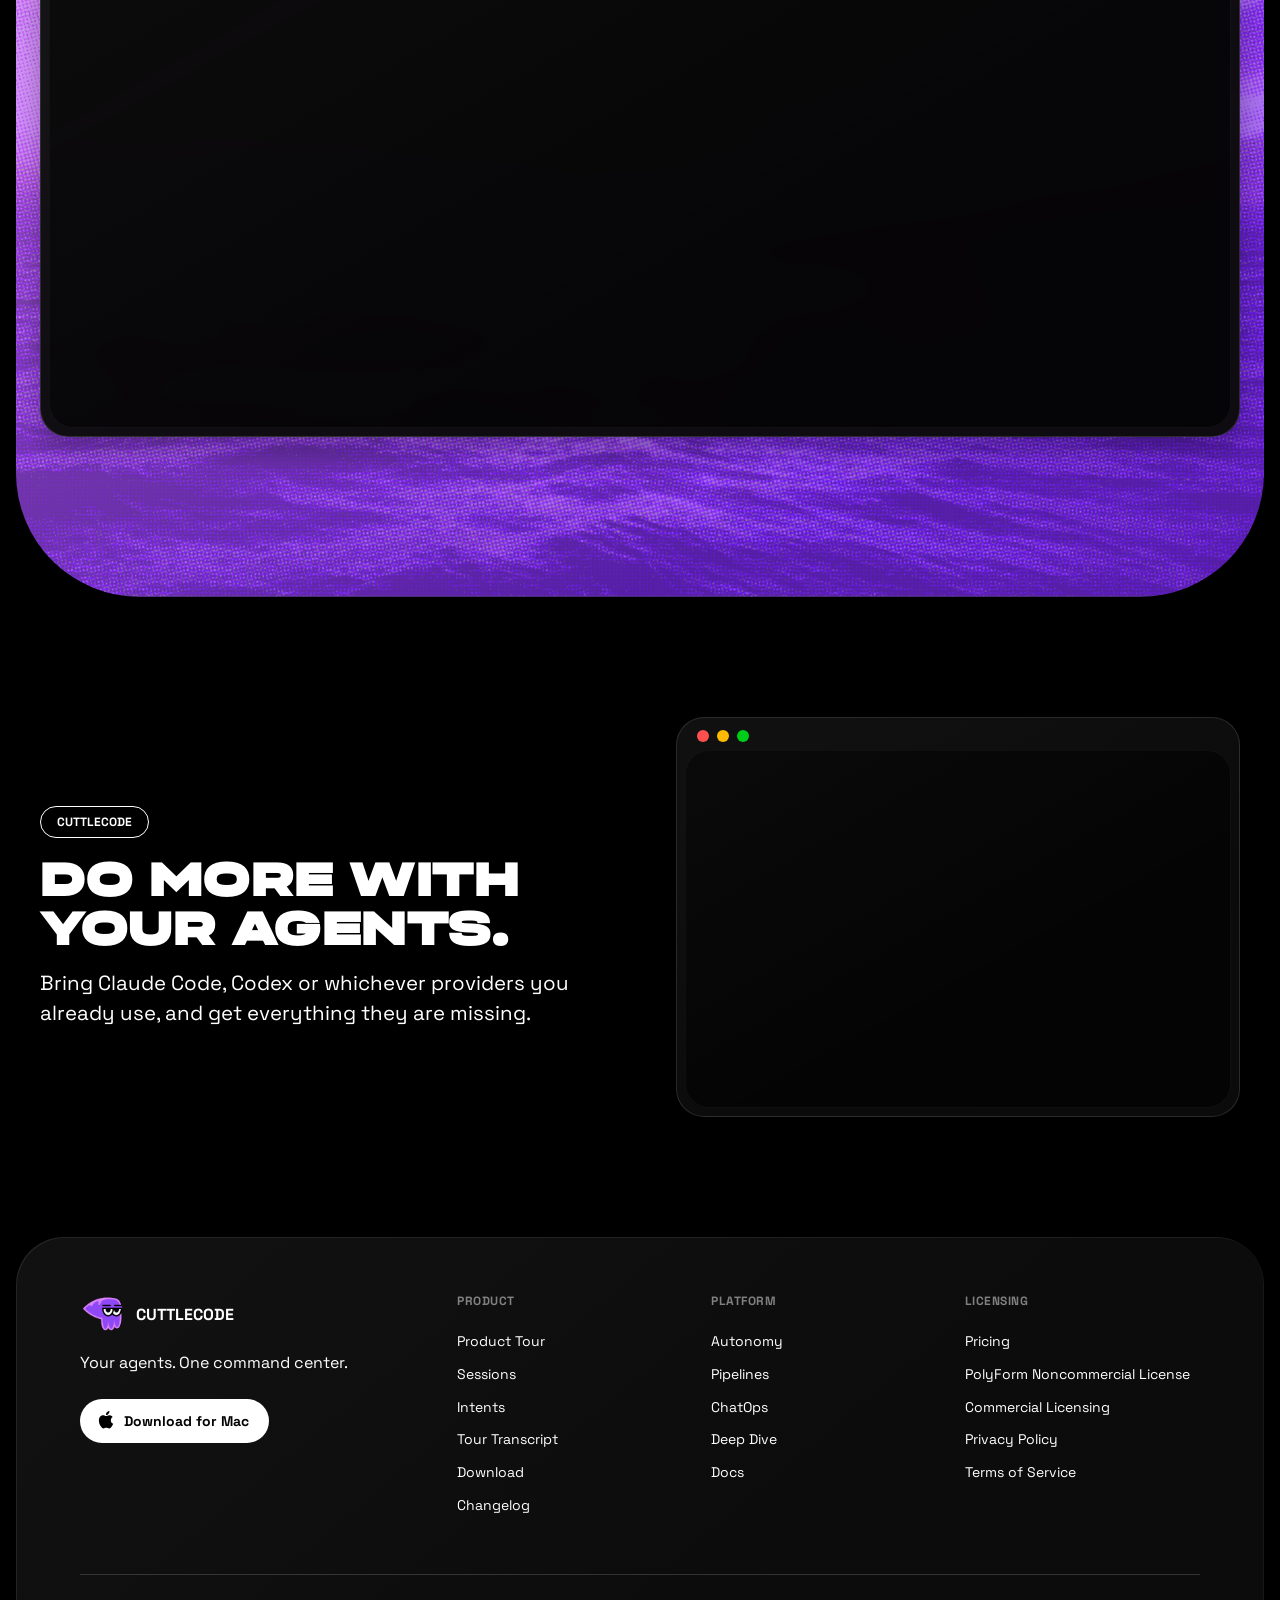
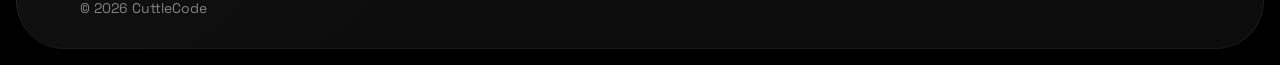
==== commit cdd4c928: "Set header links and buttons to 14px; match footer CTA to header button size Co-Authored-By: Claude " ====
--- a/index.html
+++ b/index.html
@@ -123,7 +123,7 @@
             <span class="brand__name">CuttleCode</span>
           </a>
           <p class="footer__tagline">Your agents. One command center.</p>
-          <a class="cta flip flip--violet" href="#download"><span class="flip__inner"><span class="flip__default"><span class="flip__text"><img src="assets/icon-apple.svg" width="24" height="24" alt="" />Download for Mac</span></span><span class="flip__hover" aria-hidden="true"><span class="flip__bg"></span><span class="flip__text"><img src="assets/icon-apple.svg" width="24" height="24" alt="" />Download for Mac</span><span class="flip__text flip__text--accent"><img src="assets/icon-apple.svg" width="24" height="24" alt="" />Download for Mac</span></span></span></a>
+          <a class="cta flip flip--violet" href="#download"><span class="flip__inner"><span class="flip__default"><span class="flip__text"><img src="assets/icon-apple.svg" width="20" height="20" alt="" />Download for Mac</span></span><span class="flip__hover" aria-hidden="true"><span class="flip__bg"></span><span class="flip__text"><img src="assets/icon-apple.svg" width="20" height="20" alt="" />Download for Mac</span><span class="flip__text flip__text--accent"><img src="assets/icon-apple.svg" width="20" height="20" alt="" />Download for Mac</span></span></span></a>
         </div>
 
         <nav class="footer__col" aria-label="Product">
--- a/styles.css
+++ b/styles.css
@@ -66,7 +66,7 @@
   height: 42px;
   border-radius: var(--radius-pill);
   font-weight: 700;
-  font-size: 16px;
+  font-size: 14px;
   white-space: nowrap;
   box-shadow: var(--shadow-float), var(--edge-highlight);
   backdrop-filter: blur(16px);
@@ -160,7 +160,7 @@
 .nav__links a {
   height: 42px;
   font-weight: 500;
-  font-size: 16px;
+  font-size: 14px;
 }
 .nav__links .flip__text { padding: 0 12px; }
 
@@ -641,7 +641,8 @@
   font-size: 16px;
   line-height: 1.48;
 }
-.footer__brand .cta { margin-top: 8px; }
+.footer__brand .cta { height: 44px; margin-top: 8px; font-size: 14px; }
+.footer__brand .cta .flip__text { padding: 0 20px 0 16px; }
 
 .footer__heading {
   margin: 0 0 20px;
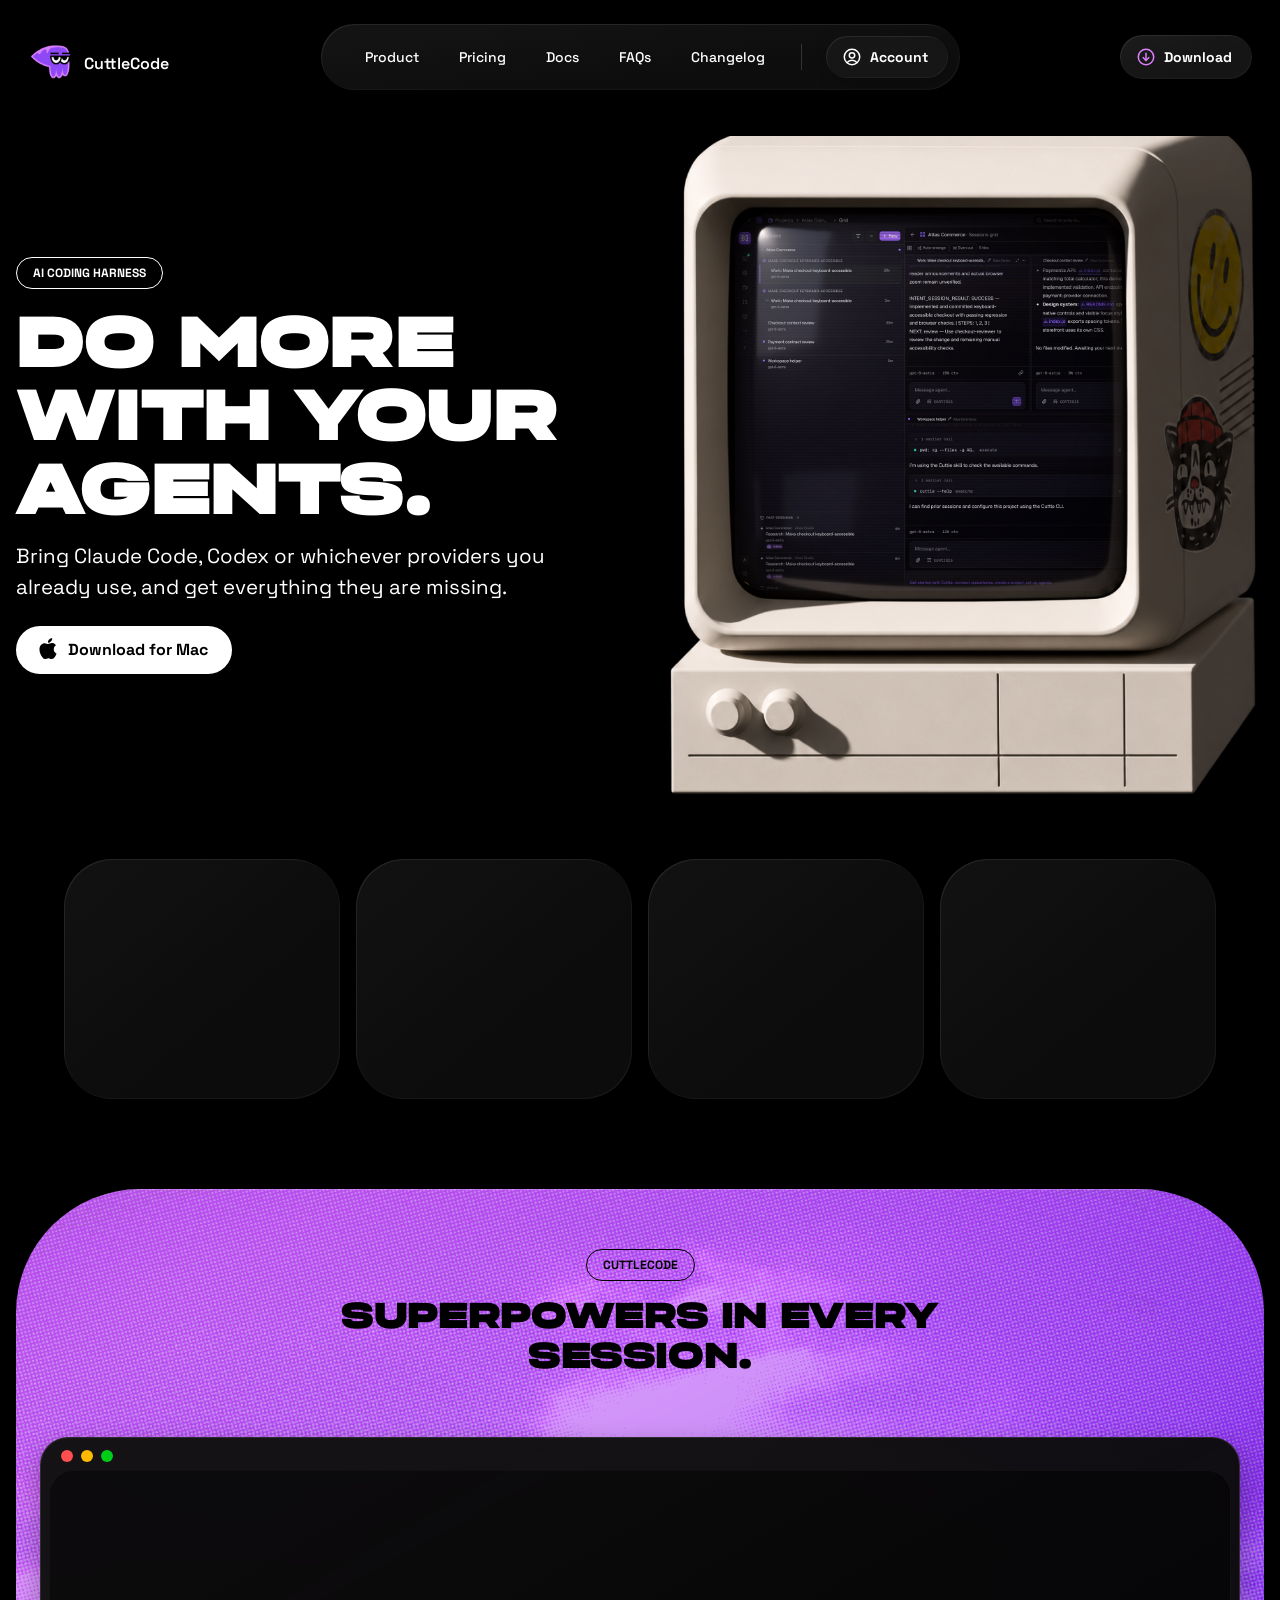
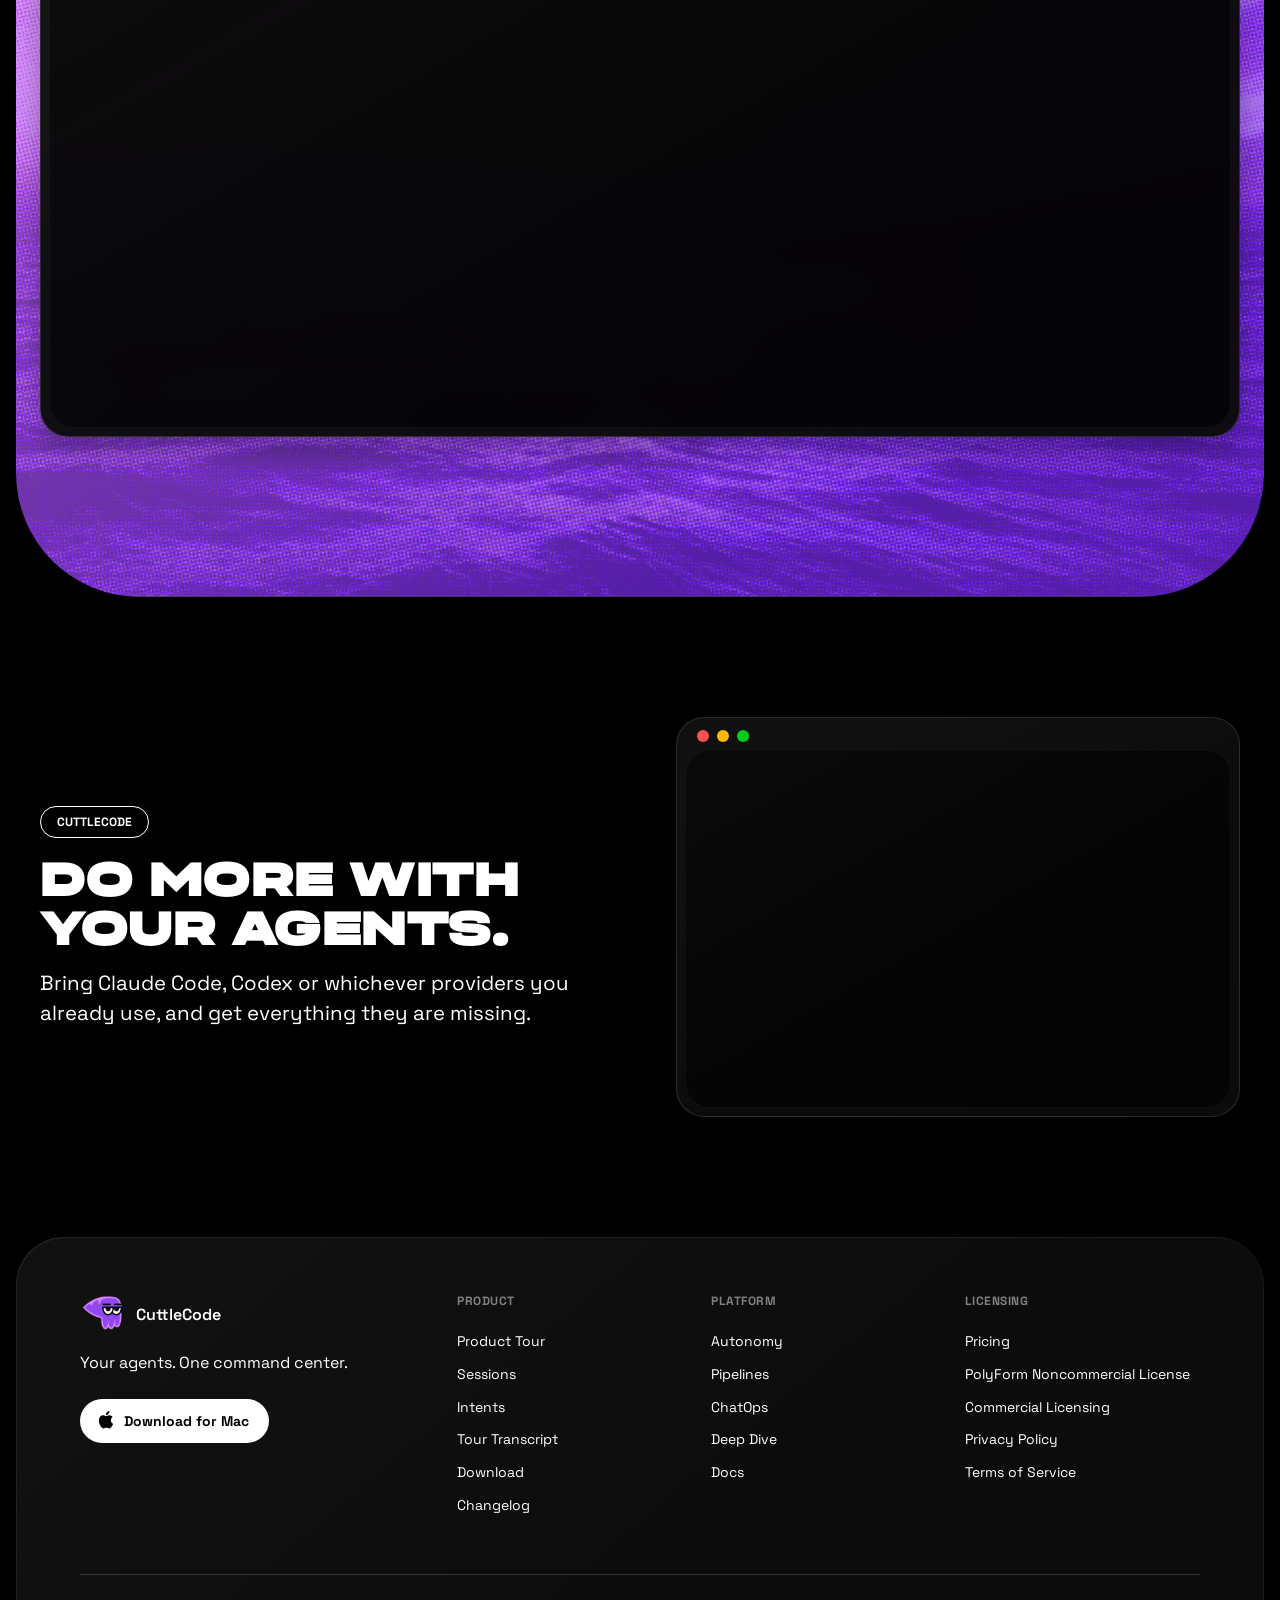
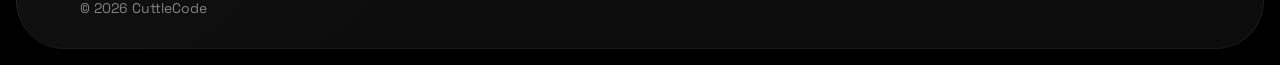
==== commit 1e9abe68: "Brand name: Space Grotesk 600, normal case Co-Authored-By: Claude Opus 5.5 <noreply@anthropic.com>" ====
--- a/index.html
+++ b/index.html
@@ -10,7 +10,7 @@
   <link rel="apple-touch-icon" href="assets/apple-touch-icon.png" />
   <link rel="preconnect" href="https://fonts.googleapis.com" />
   <link rel="preconnect" href="https://fonts.gstatic.com" crossorigin />
-  <link href="https://fonts.googleapis.com/css2?family=Space+Grotesk:wght@400;500;700&display=swap" rel="stylesheet" />
+  <link href="https://fonts.googleapis.com/css2?family=Space+Grotesk:wght@400;500;600;700&display=swap" rel="stylesheet" />
   <link rel="stylesheet" href="styles.css" />
 </head>
 <body>
--- a/styles.css
+++ b/styles.css
@@ -138,9 +138,8 @@
 }
 .brand__logo { transform: scaleX(-1); }
 .brand__name {
-  font-weight: 700;
+  font-weight: 600;
   font-size: 16px;
-  text-transform: uppercase;
 }
 
 .nav {
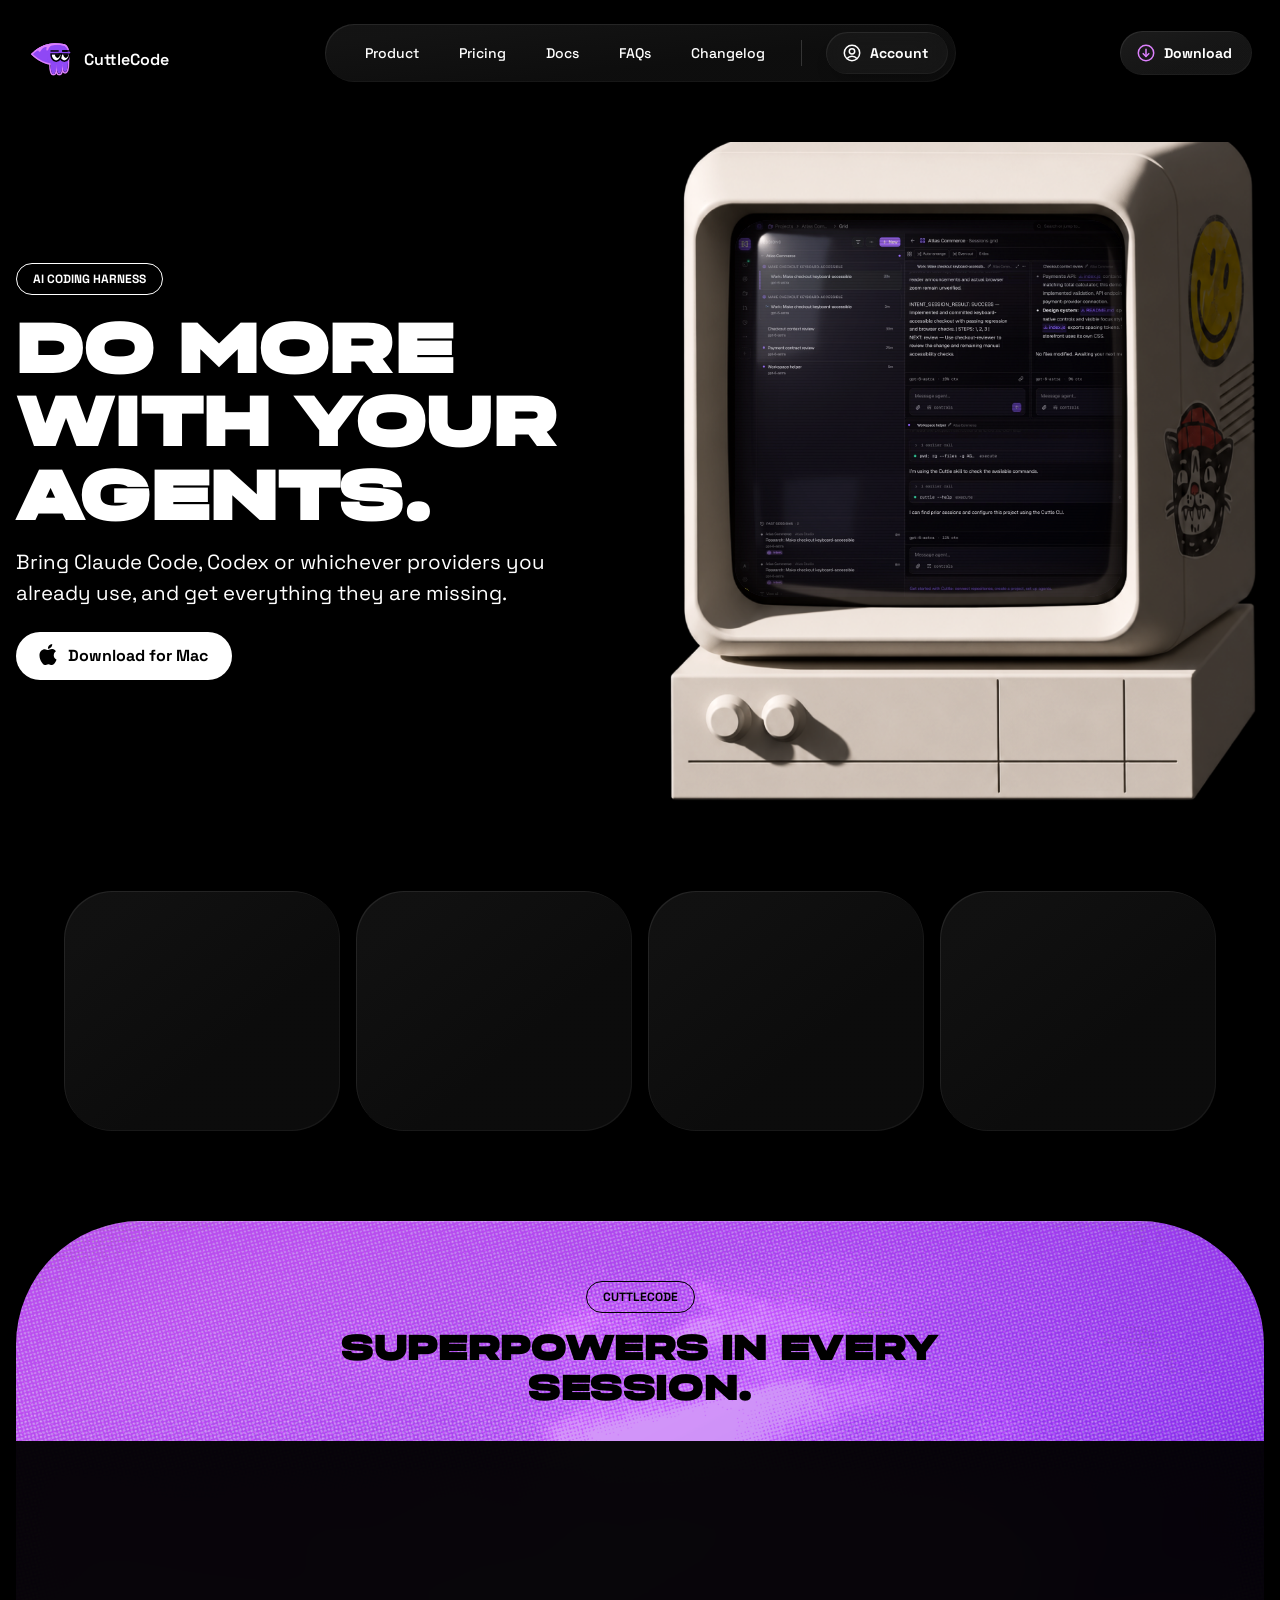
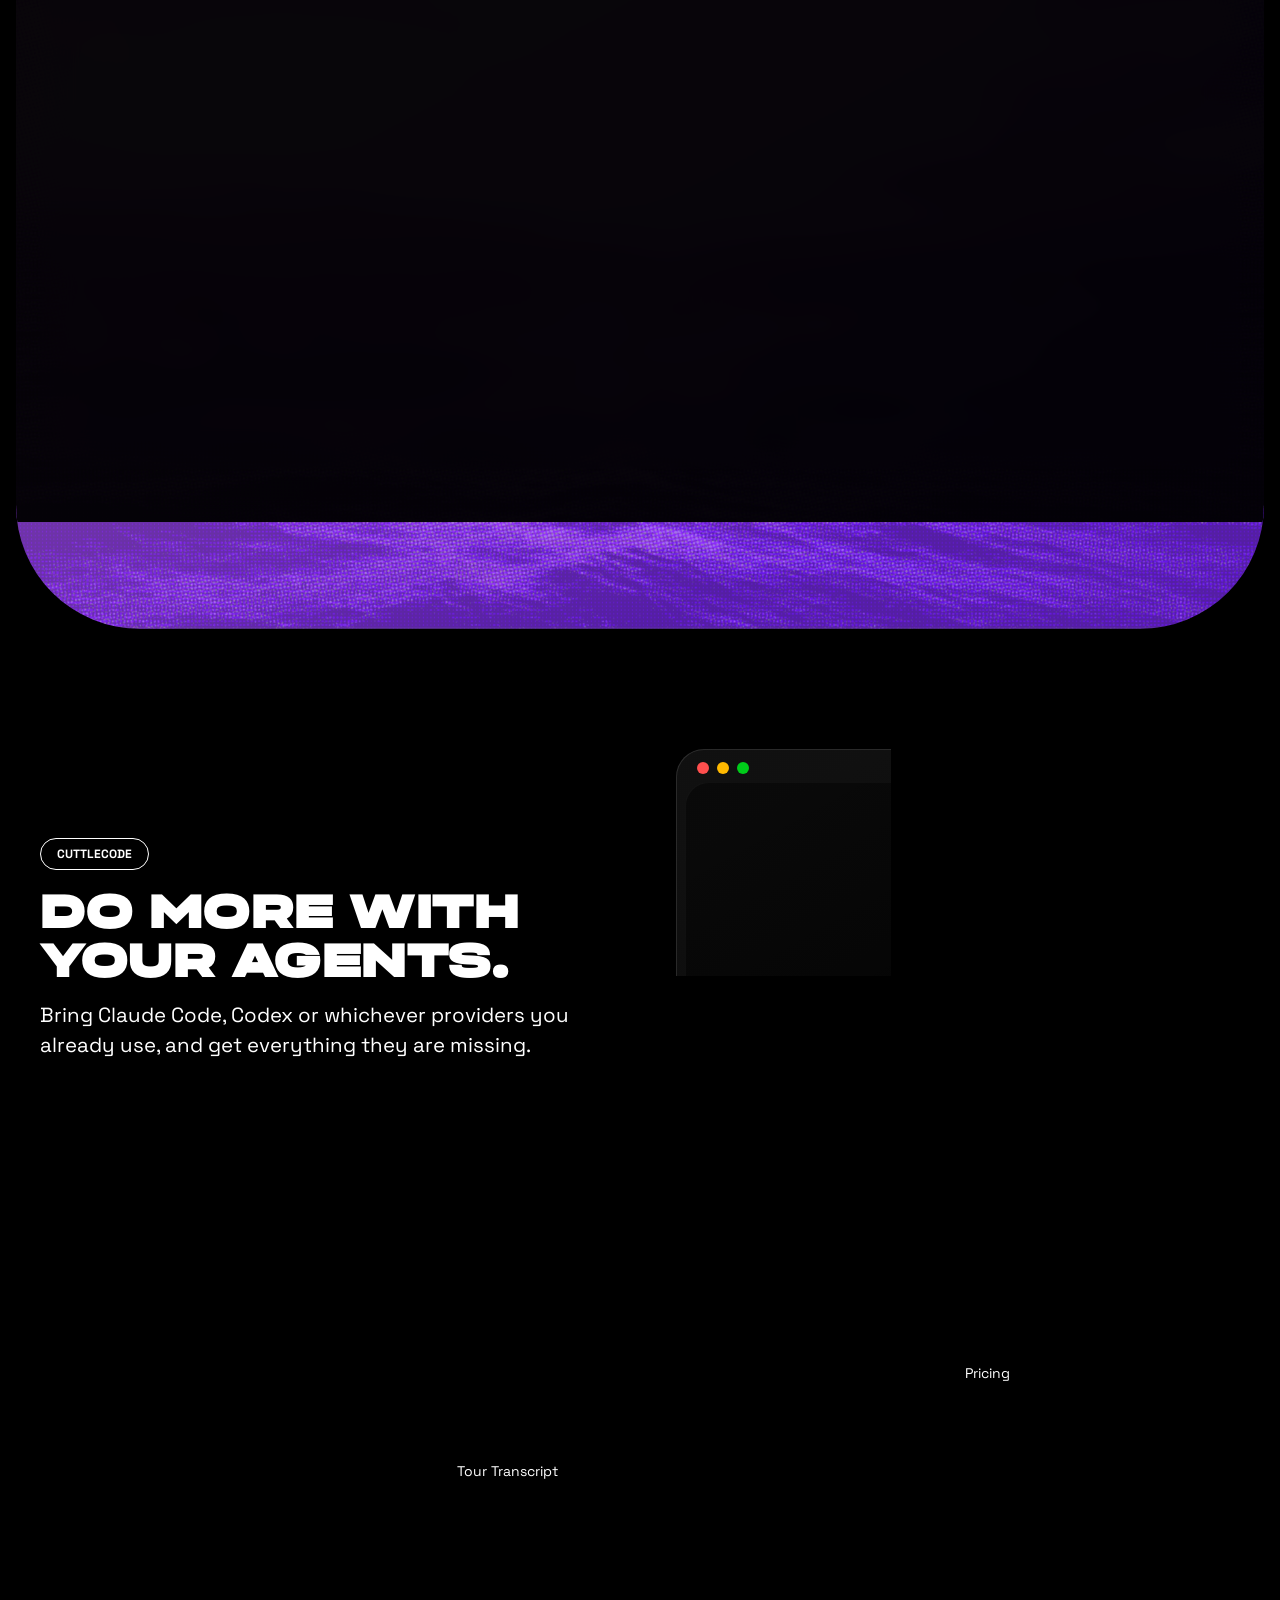
==== commit 330665a6: "Swap brand logo GIF for animated Curtis SVG Co-Authored-By: Claude Opus 5.5 <noreply@anthropic.com>" ====
--- a/index.html
+++ b/index.html
@@ -16,7 +16,7 @@
 <body>
   <header class="header">
     <a class="brand" href="#">
-      <img class="brand__logo" src="assets/logo.gif" width="52" height="42" alt="" />
+      <img class="brand__logo" src="assets/curtis-floating.svg" width="52" height="42" alt="" />
       <span class="brand__name">CuttleCode</span>
     </a>
 
@@ -119,7 +119,7 @@
       <div class="footer__top">
         <div class="footer__brand">
           <a class="brand" href="/">
-            <img class="brand__logo" src="assets/logo.gif" width="52" height="42" alt="" />
+            <img class="brand__logo" src="assets/curtis-floating.svg" width="52" height="42" alt="" />
             <span class="brand__name">CuttleCode</span>
           </a>
           <p class="footer__tagline">Your agents. One command center.</p>
--- a/styles.css
+++ b/styles.css
@@ -146,7 +146,7 @@
   display: flex;
   align-items: center;
   gap: 24px;
-  padding: 12px 12px 12px 32px;
+  padding: 8px 8px 8px 28px;
   border-radius: var(--radius-pill);
 }
 .nav__links {
@@ -433,7 +433,7 @@
   gap: 90px;
   width: 100%;
   max-width: var(--max);
-  padding: 46px 0 64px; /* 136px in design, minus sticky header height */
+  padding: 60px 0 90px;
 }
 
 .hero__copy {
@@ -670,11 +670,9 @@
 .footer__base {
   margin-top: 56px;
   padding-top: 24px;
-  border-top: 1px solid rgba(255, 255, 255, 0.16);
-  font-size: 14px;
   color: rgba(255, 255, 255, 0.48);
 }
-.footer__base p { margin: 0; }
+.footer__base p { margin: 0; font-size: 12px; text-align: center; }
 
 /* ---------- Responsive ---------- */
 
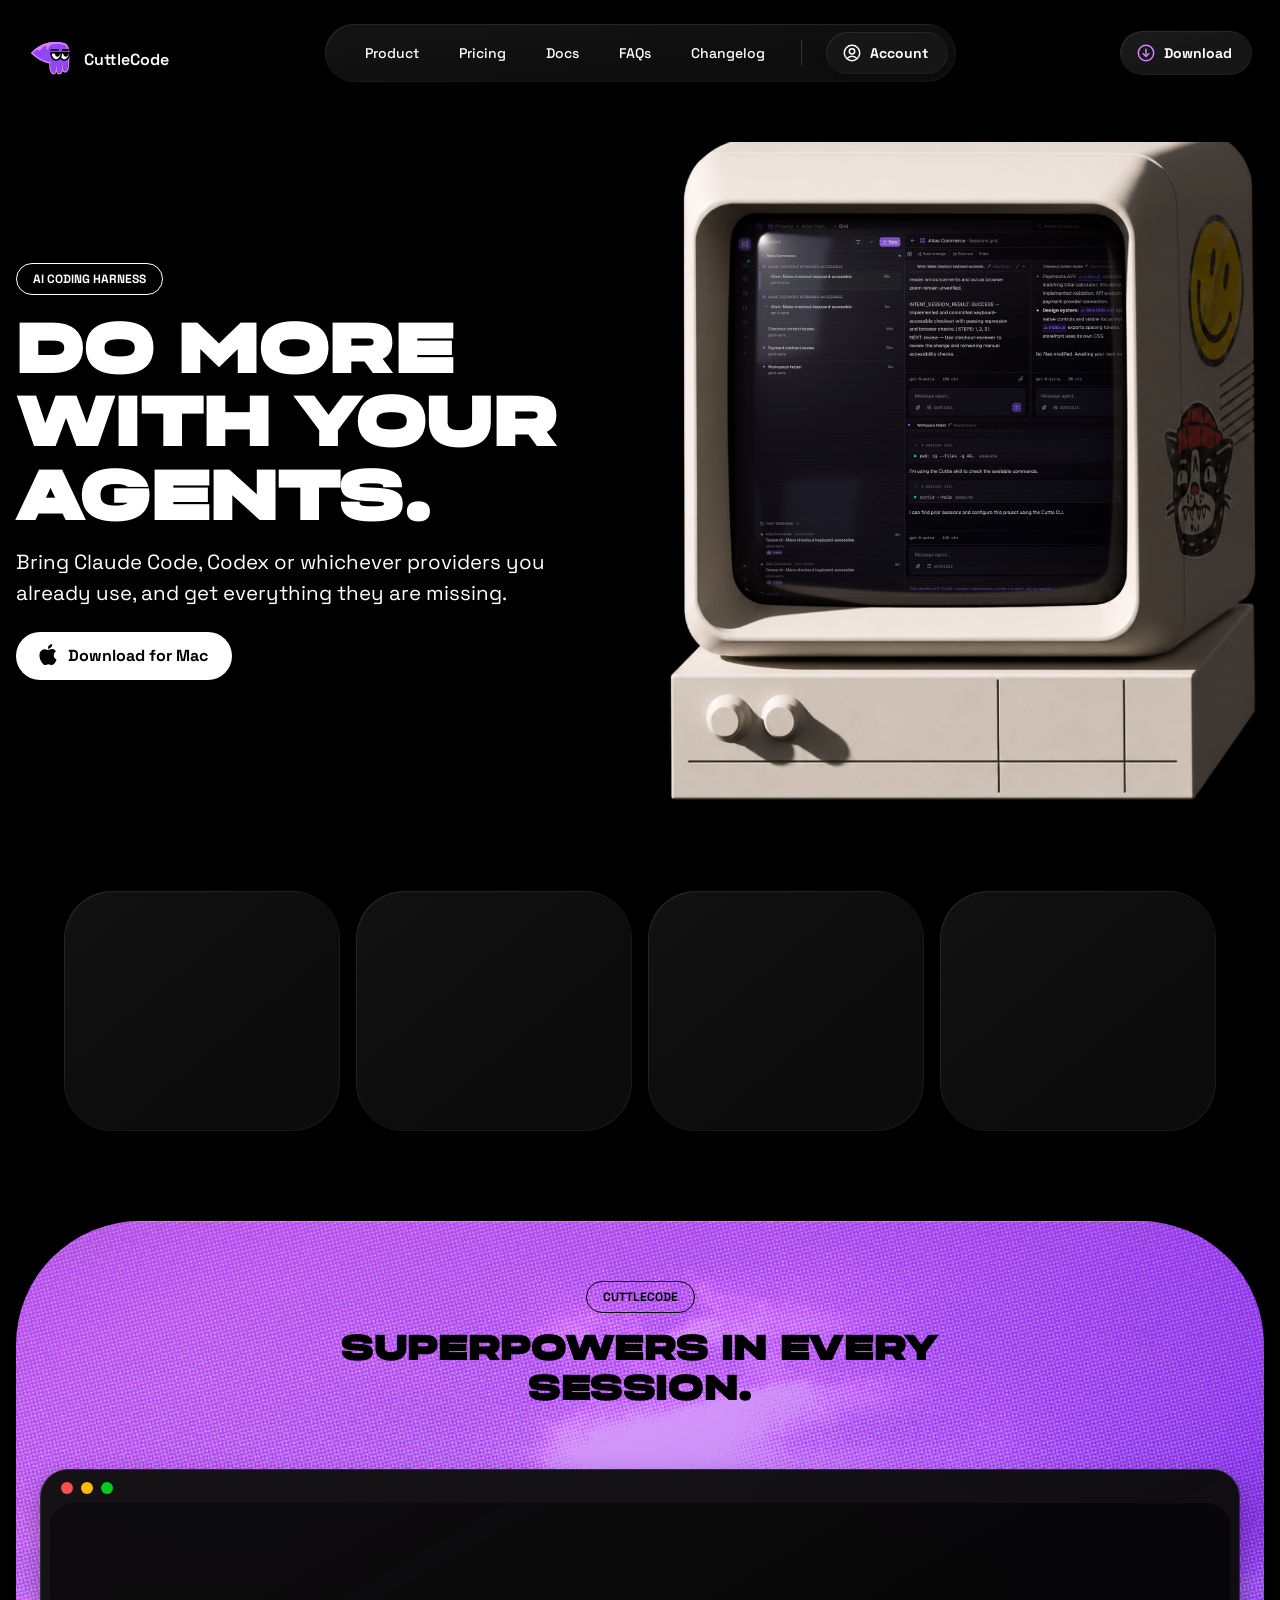
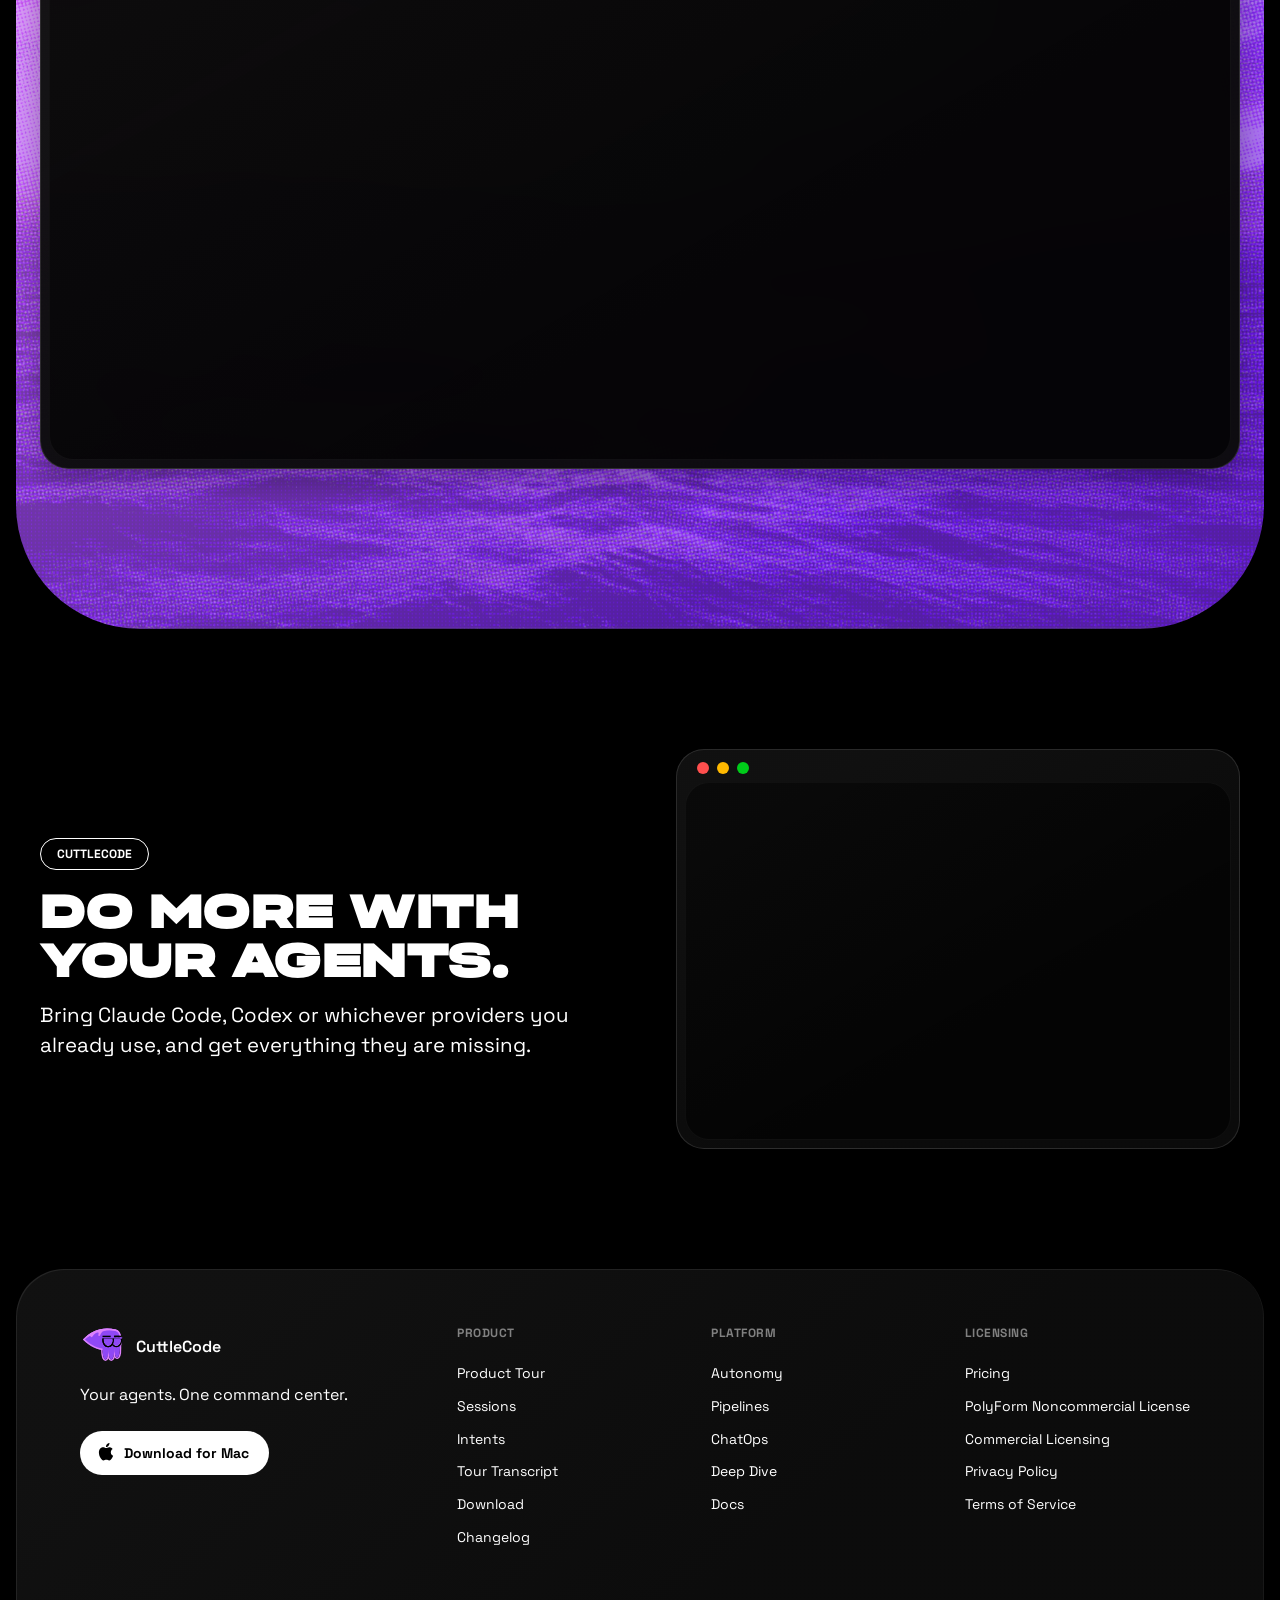
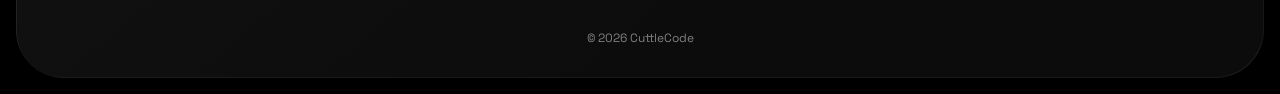
==== commit b9633232: "Update Curtis SVG with blinks; add cache-busting version Co-Authored-By: Claude Opus 5.5 <noreply@an" ====
--- a/index.html
+++ b/index.html
@@ -16,7 +16,7 @@
 <body>
   <header class="header">
     <a class="brand" href="#">
-      <img class="brand__logo" src="assets/curtis-floating.svg" width="52" height="42" alt="" />
+      <img class="brand__logo" src="assets/curtis-floating.svg?v=2" width="52" height="42" alt="" />
       <span class="brand__name">CuttleCode</span>
     </a>
 
@@ -119,7 +119,7 @@
       <div class="footer__top">
         <div class="footer__brand">
           <a class="brand" href="/">
-            <img class="brand__logo" src="assets/curtis-floating.svg" width="52" height="42" alt="" />
+            <img class="brand__logo" src="assets/curtis-floating.svg?v=2" width="52" height="42" alt="" />
             <span class="brand__name">CuttleCode</span>
           </a>
           <p class="footer__tagline">Your agents. One command center.</p>
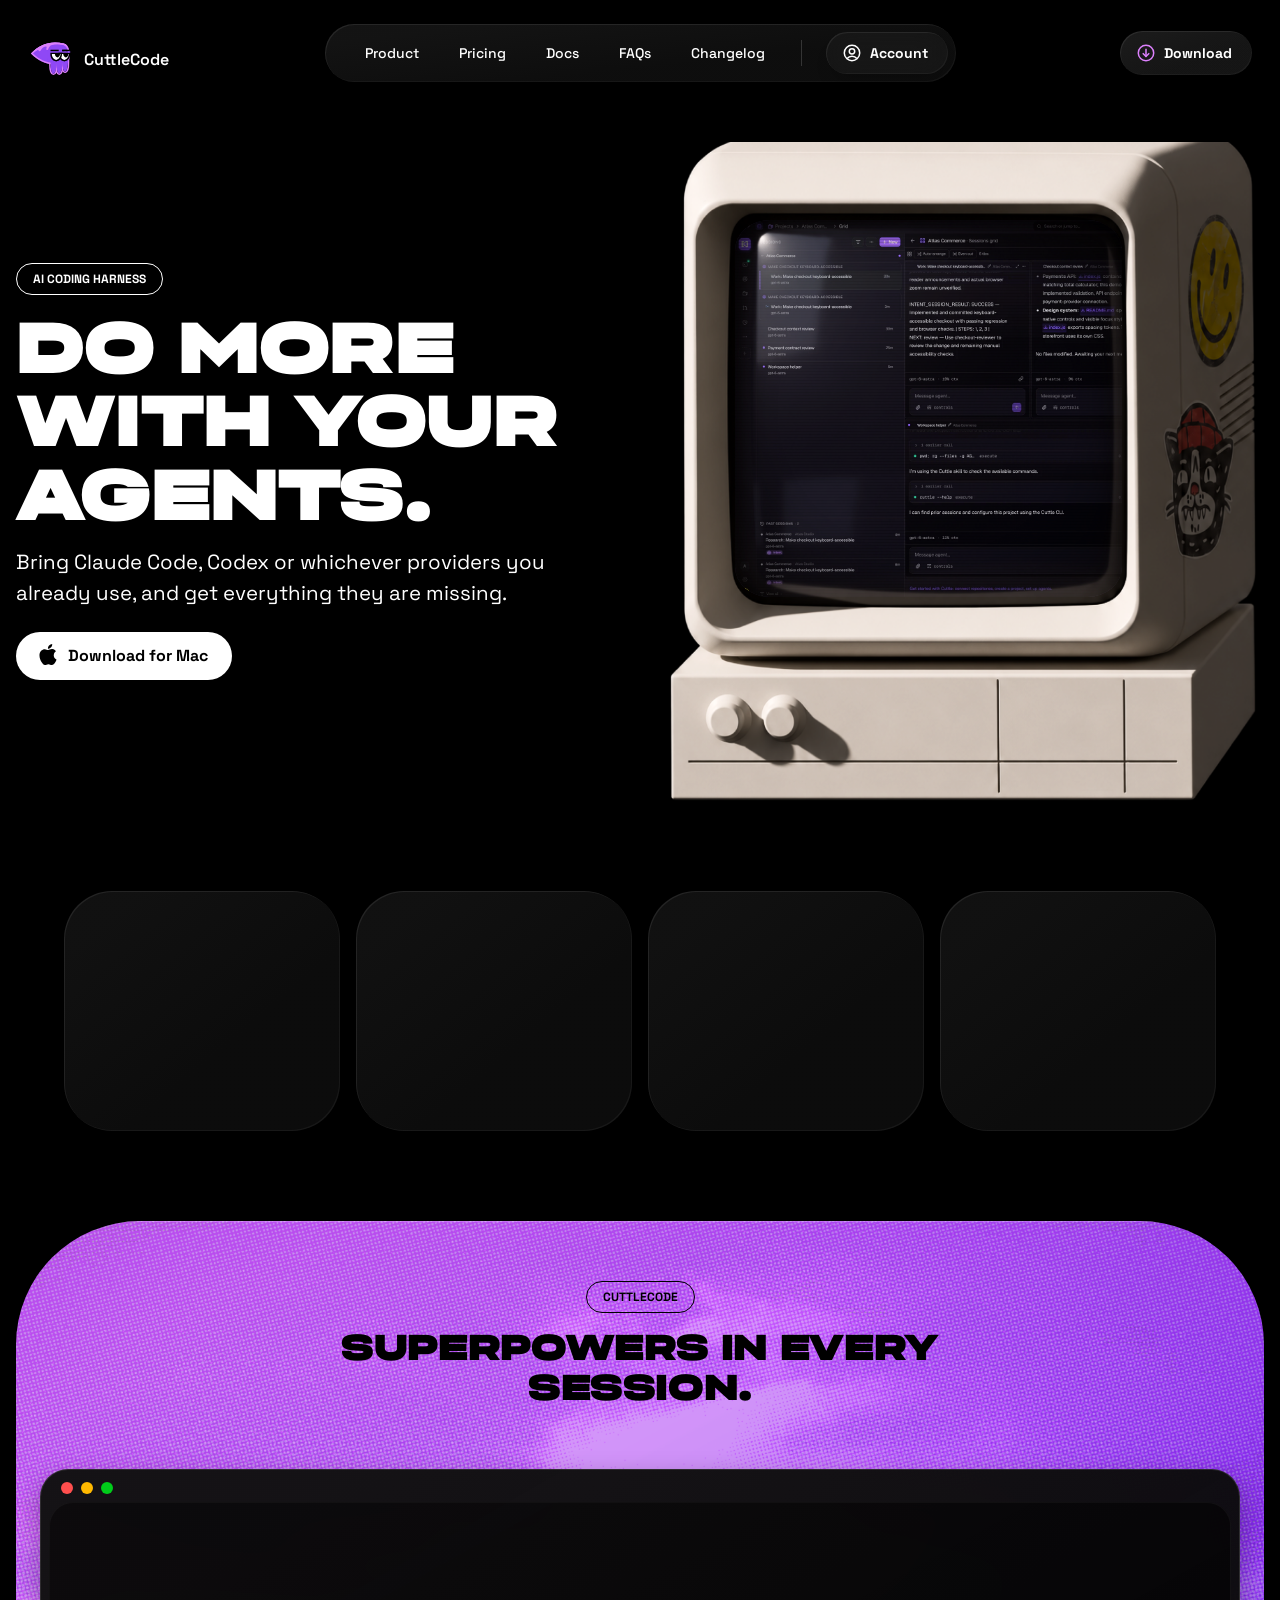
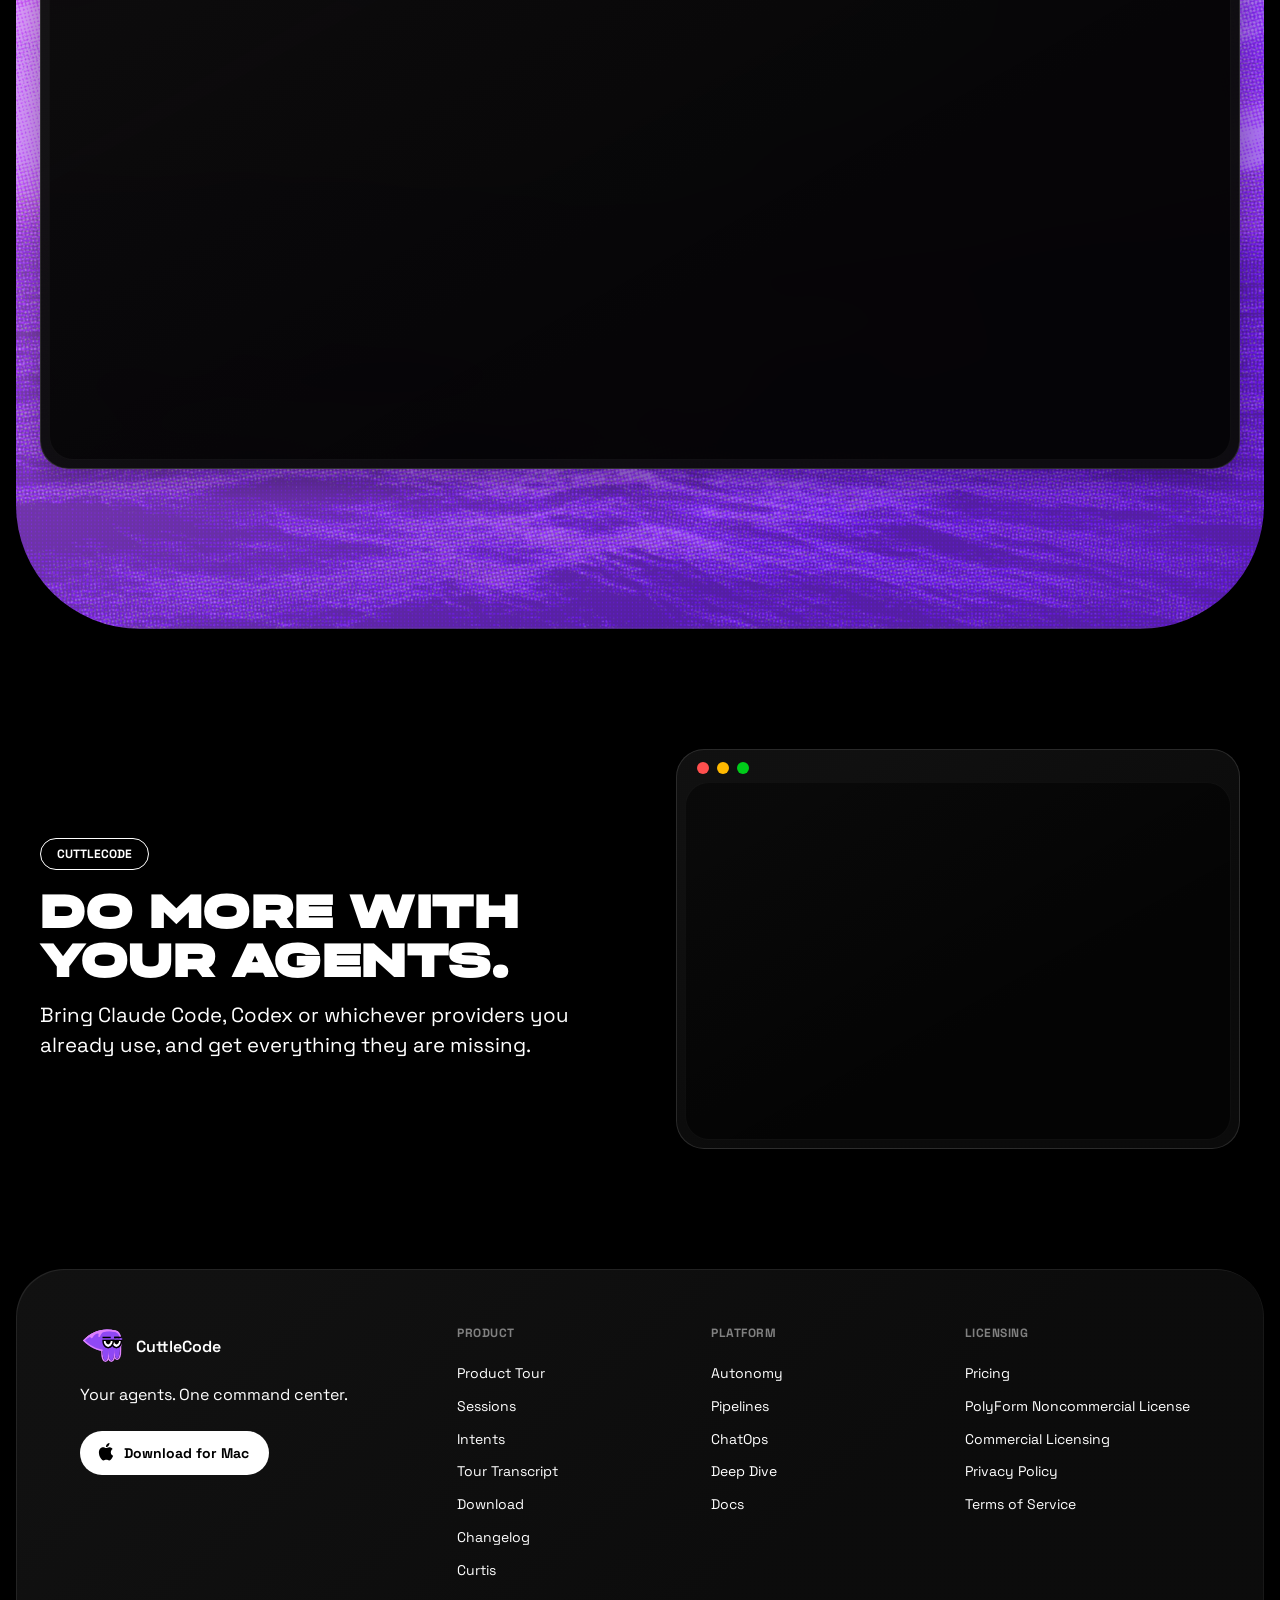
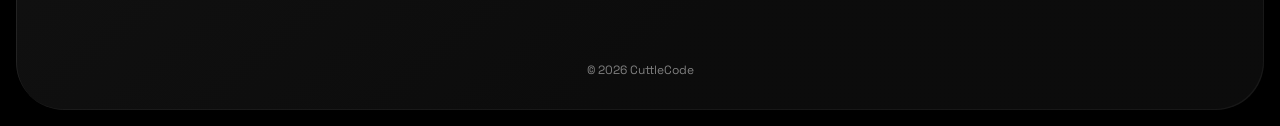
==== commit 15244f67: "Add Curtis animation gallery page; eyebrows Curtis in footer Co-Authored-By: Claude Opus 5.5 <norepl" ====
--- a/index.html
+++ b/index.html
@@ -119,7 +119,7 @@
       <div class="footer__top">
         <div class="footer__brand">
           <a class="brand" href="/">
-            <img class="brand__logo" src="assets/curtis-floating.svg?v=2" width="52" height="42" alt="" />
+            <img class="brand__logo" src="assets/curtis-eyebrows.svg?v=1" width="52" height="42" alt="" />
             <span class="brand__name">CuttleCode</span>
           </a>
           <p class="footer__tagline">Your agents. One command center.</p>
@@ -135,6 +135,7 @@
             <li><a class="flip" href="/tour-transcript"><span class="flip__inner"><span class="flip__default"><span class="flip__text">Tour Transcript</span></span><span class="flip__hover" aria-hidden="true"><span class="flip__bg"></span><span class="flip__text">Tour Transcript</span><span class="flip__text flip__text--accent">Tour Transcript</span></span></span></a></li>
             <li><a class="flip" href="/download"><span class="flip__inner"><span class="flip__default"><span class="flip__text">Download</span></span><span class="flip__hover" aria-hidden="true"><span class="flip__bg"></span><span class="flip__text">Download</span><span class="flip__text flip__text--accent">Download</span></span></span></a></li>
             <li><a class="flip" href="/changelog"><span class="flip__inner"><span class="flip__default"><span class="flip__text">Changelog</span></span><span class="flip__hover" aria-hidden="true"><span class="flip__bg"></span><span class="flip__text">Changelog</span><span class="flip__text flip__text--accent">Changelog</span></span></span></a></li>
+            <li><a class="flip" href="curtis.html"><span class="flip__inner"><span class="flip__default"><span class="flip__text">Curtis</span></span><span class="flip__hover" aria-hidden="true"><span class="flip__bg"></span><span class="flip__text">Curtis</span><span class="flip__text flip__text--accent">Curtis</span></span></span></a></li>
           </ul>
         </nav>
 
--- a/styles.css
+++ b/styles.css
@@ -674,6 +674,54 @@
 }
 .footer__base p { margin: 0; font-size: 12px; text-align: center; }
 
+/* ---------- Curtis gallery ---------- */
+
+.visually-hidden {
+  position: absolute;
+  width: 1px;
+  height: 1px;
+  margin: -1px;
+  overflow: hidden;
+  clip-path: inset(50%);
+  white-space: nowrap;
+}
+
+.page--fill {
+  display: flex;
+  flex-direction: column;
+  min-height: 100dvh;
+}
+.page--fill > .header { width: 100%; } /* auto margins would otherwise shrink it in the flex column */
+.curtis {
+  flex: 1;
+  justify-content: center;
+  padding-top: 48px;
+  padding-bottom: 48px;
+}
+.curtis__grid {
+  display: grid;
+  grid-template-columns: repeat(auto-fit, 120px);
+  justify-content: center;
+  gap: 48px;
+  width: 100%;
+  max-width: 960px;
+  margin: 0;
+  padding: 0;
+  list-style: none;
+}
+.curtis__item {
+  display: flex;
+  flex-direction: column;
+  align-items: center;
+  gap: 12px;
+}
+/* Mirrored the same way as the header logo */
+.curtis__item img { width: 100px; height: 80px; transform: scaleX(-1); }
+.curtis__label {
+  font-size: 12px;
+  color: rgba(255, 255, 255, 0.48);
+}
+
 /* ---------- Responsive ---------- */
 
 @media (max-width: 1100px) {
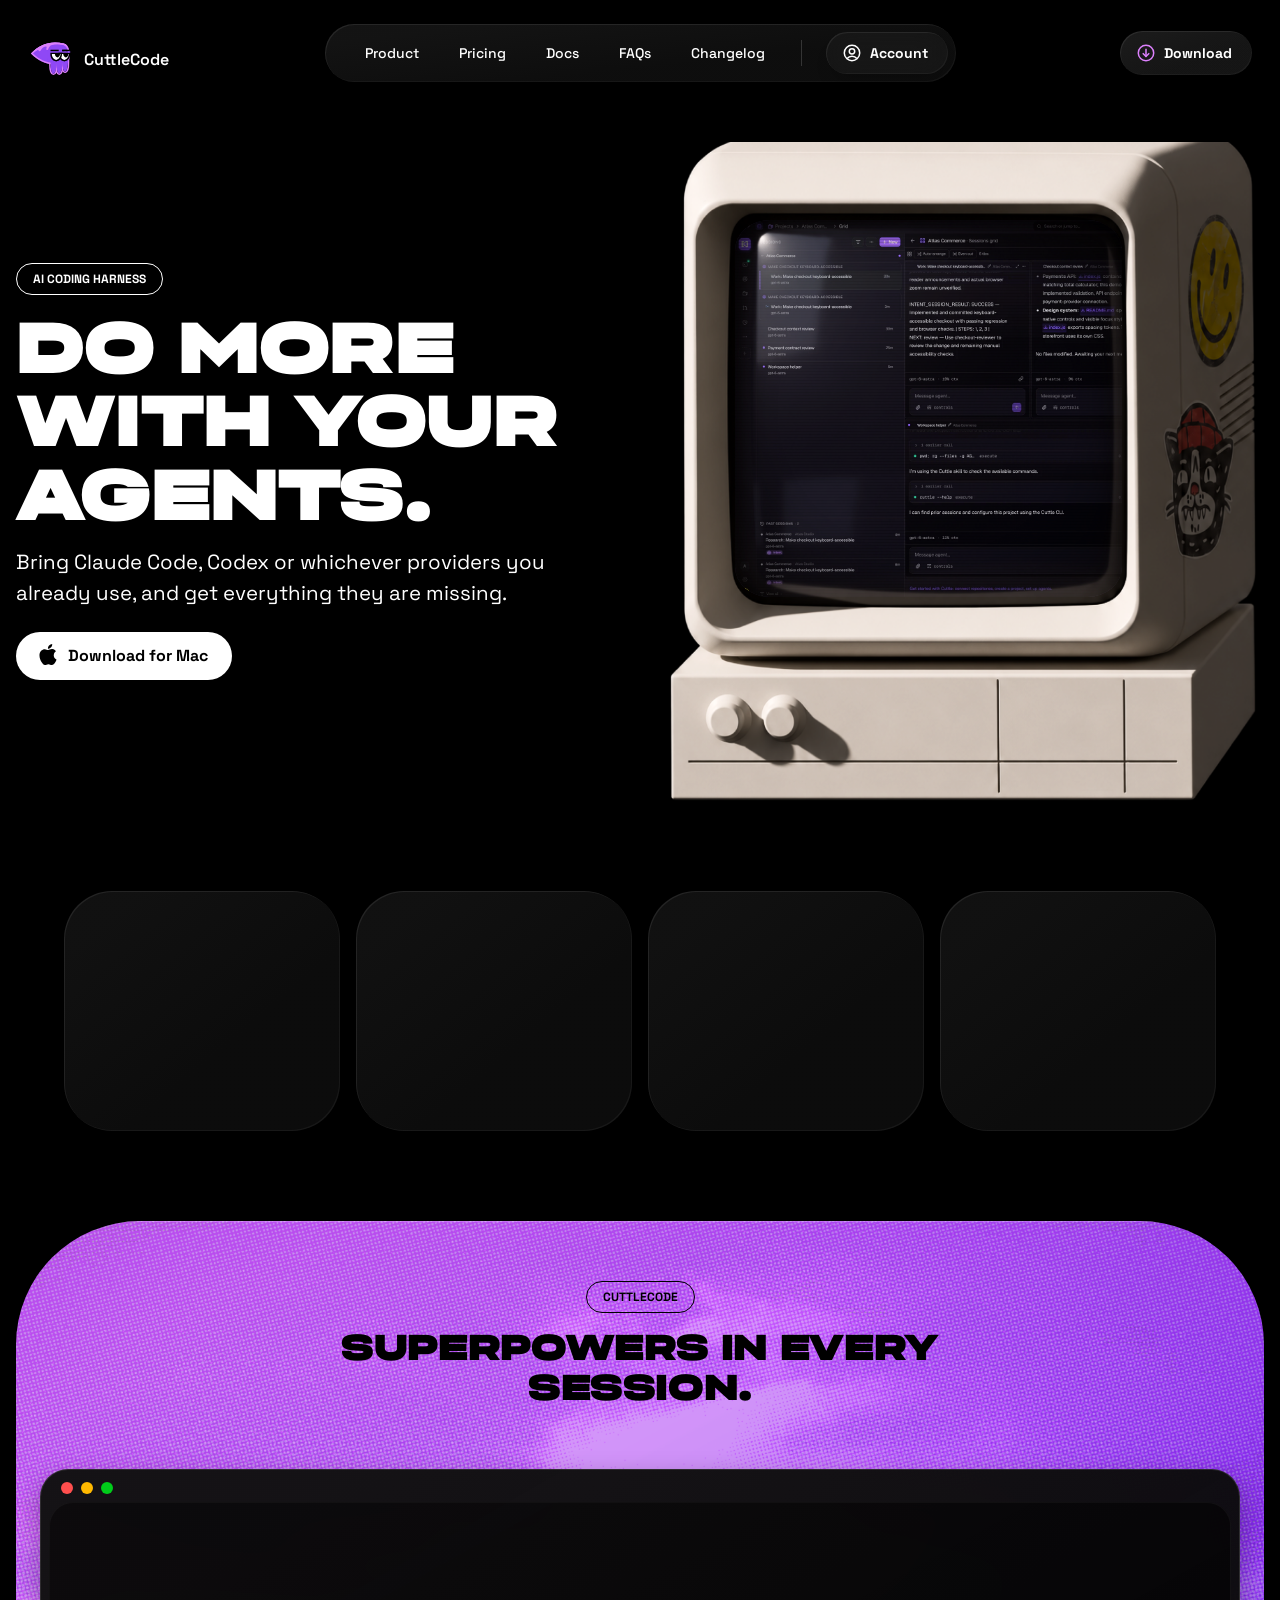
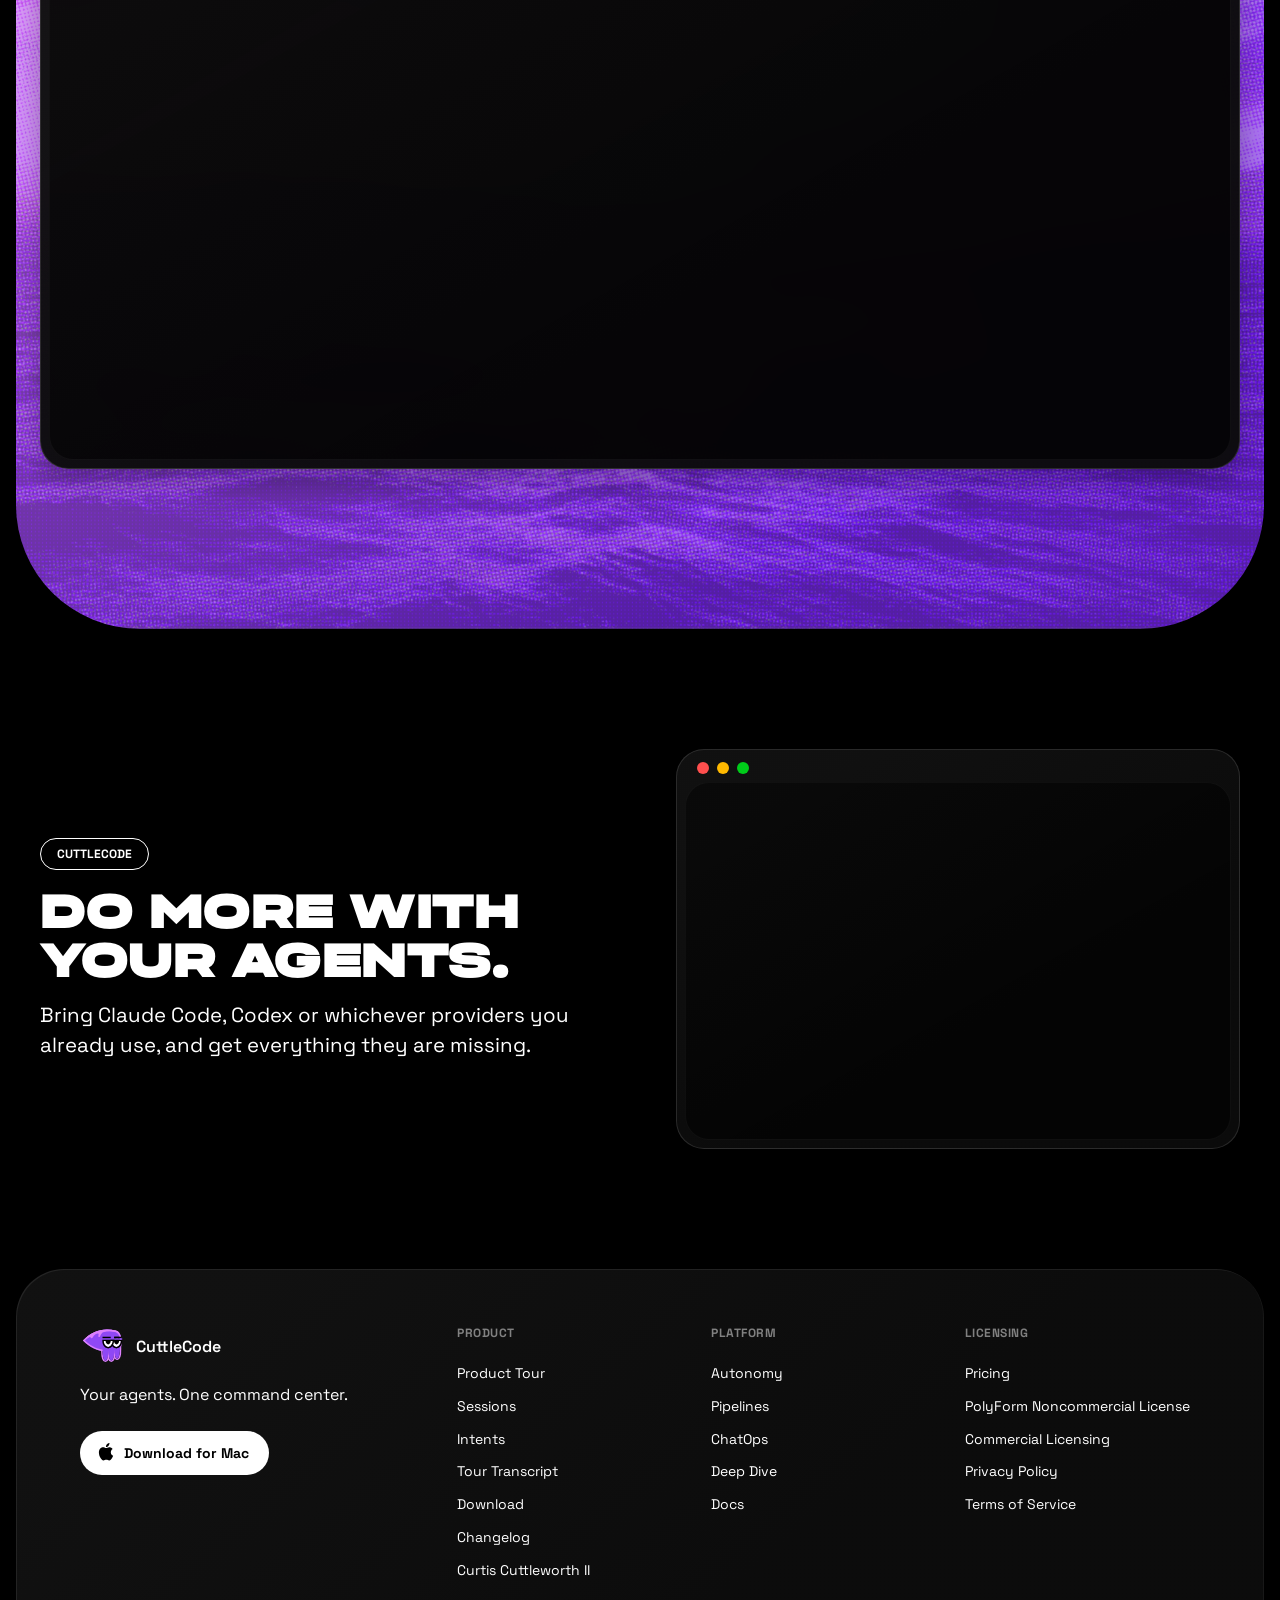
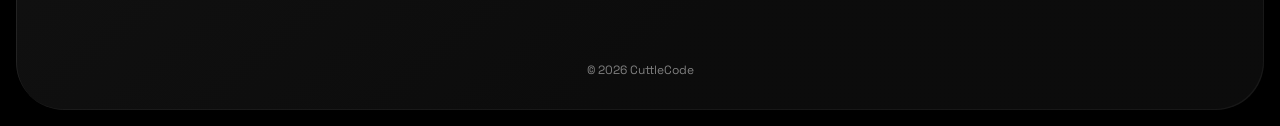
==== commit a1e15a43: "Rename footer link to Curtis Cuttleworth II Co-Authored-By: Claude Opus 5.5 <noreply@anthropic.com>" ====
--- a/index.html
+++ b/index.html
@@ -135,7 +135,7 @@
             <li><a class="flip" href="/tour-transcript"><span class="flip__inner"><span class="flip__default"><span class="flip__text">Tour Transcript</span></span><span class="flip__hover" aria-hidden="true"><span class="flip__bg"></span><span class="flip__text">Tour Transcript</span><span class="flip__text flip__text--accent">Tour Transcript</span></span></span></a></li>
             <li><a class="flip" href="/download"><span class="flip__inner"><span class="flip__default"><span class="flip__text">Download</span></span><span class="flip__hover" aria-hidden="true"><span class="flip__bg"></span><span class="flip__text">Download</span><span class="flip__text flip__text--accent">Download</span></span></span></a></li>
             <li><a class="flip" href="/changelog"><span class="flip__inner"><span class="flip__default"><span class="flip__text">Changelog</span></span><span class="flip__hover" aria-hidden="true"><span class="flip__bg"></span><span class="flip__text">Changelog</span><span class="flip__text flip__text--accent">Changelog</span></span></span></a></li>
-            <li><a class="flip" href="curtis.html"><span class="flip__inner"><span class="flip__default"><span class="flip__text">Curtis</span></span><span class="flip__hover" aria-hidden="true"><span class="flip__bg"></span><span class="flip__text">Curtis</span><span class="flip__text flip__text--accent">Curtis</span></span></span></a></li>
+            <li><a class="flip" href="curtis.html"><span class="flip__inner"><span class="flip__default"><span class="flip__text">Curtis Cuttleworth II</span></span><span class="flip__hover" aria-hidden="true"><span class="flip__bg"></span><span class="flip__text">Curtis Cuttleworth II</span><span class="flip__text flip__text--accent">Curtis Cuttleworth II</span></span></span></a></li>
           </ul>
         </nav>
 
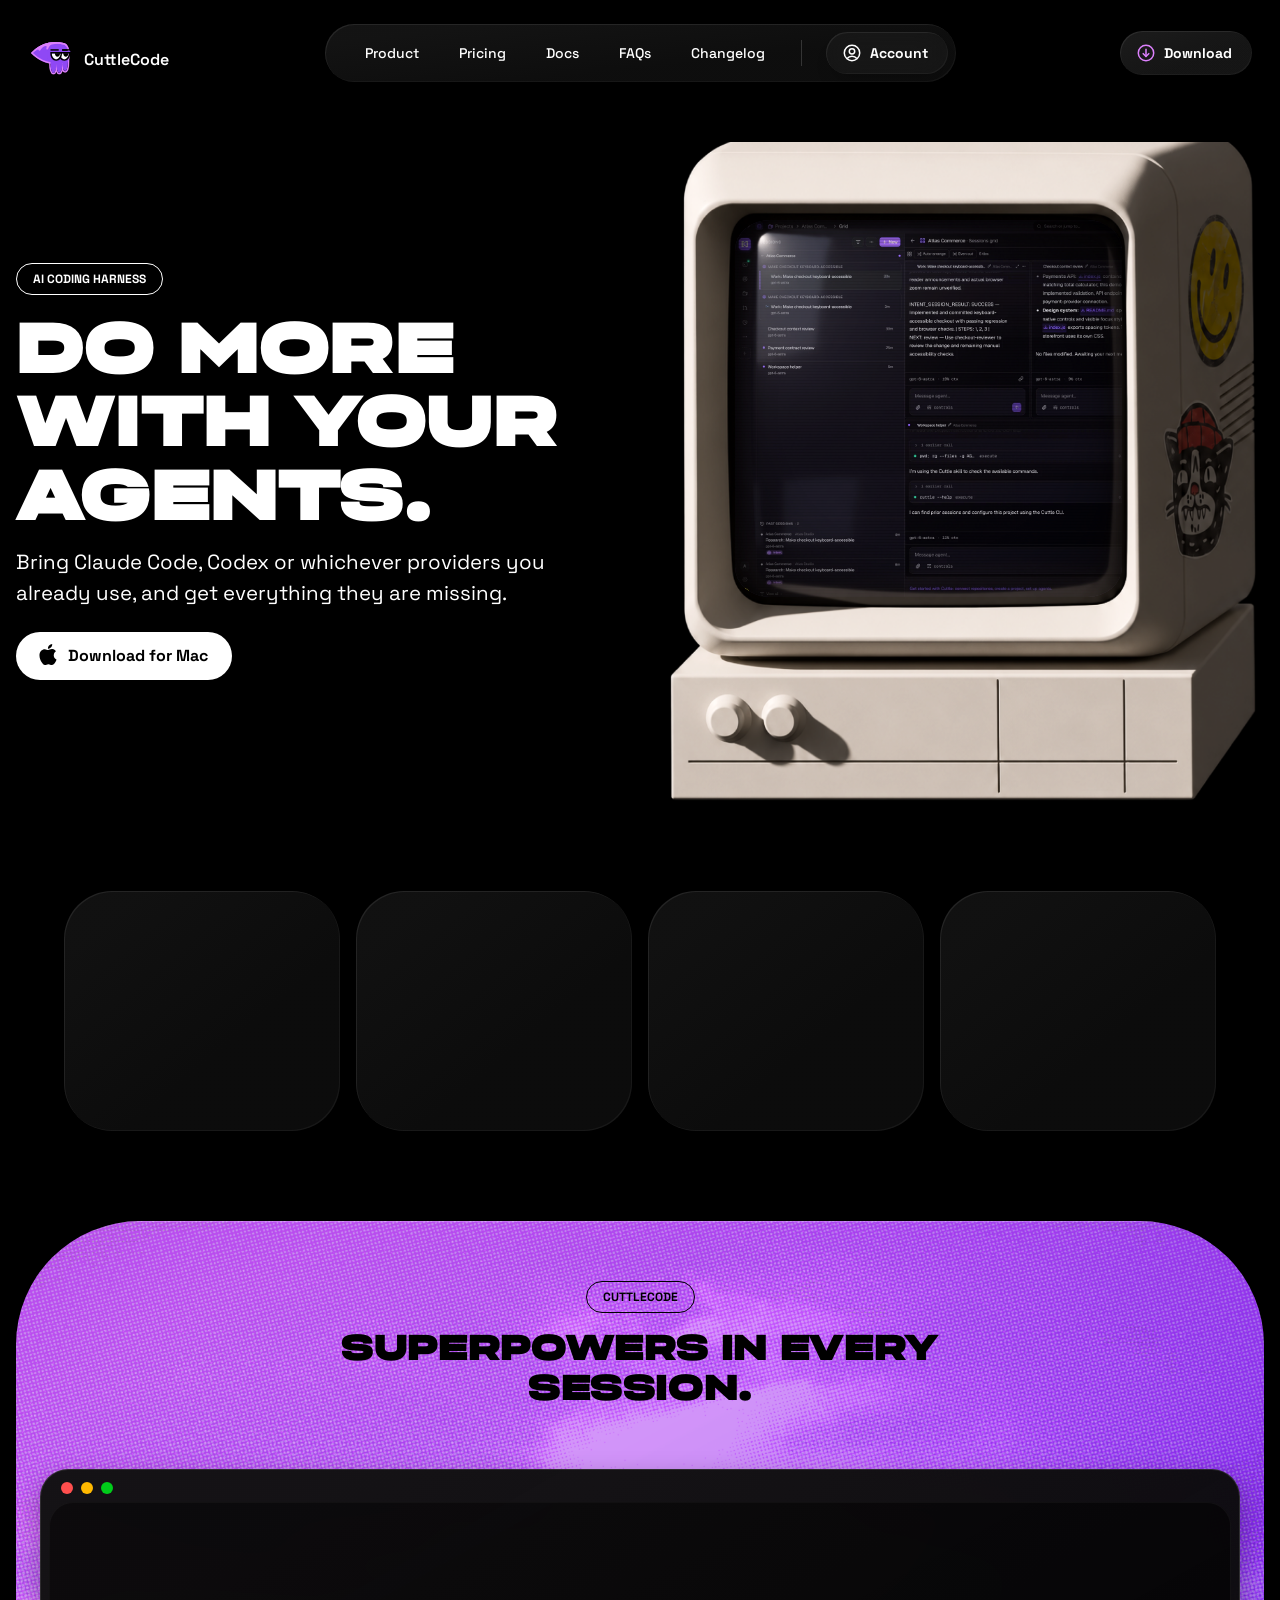
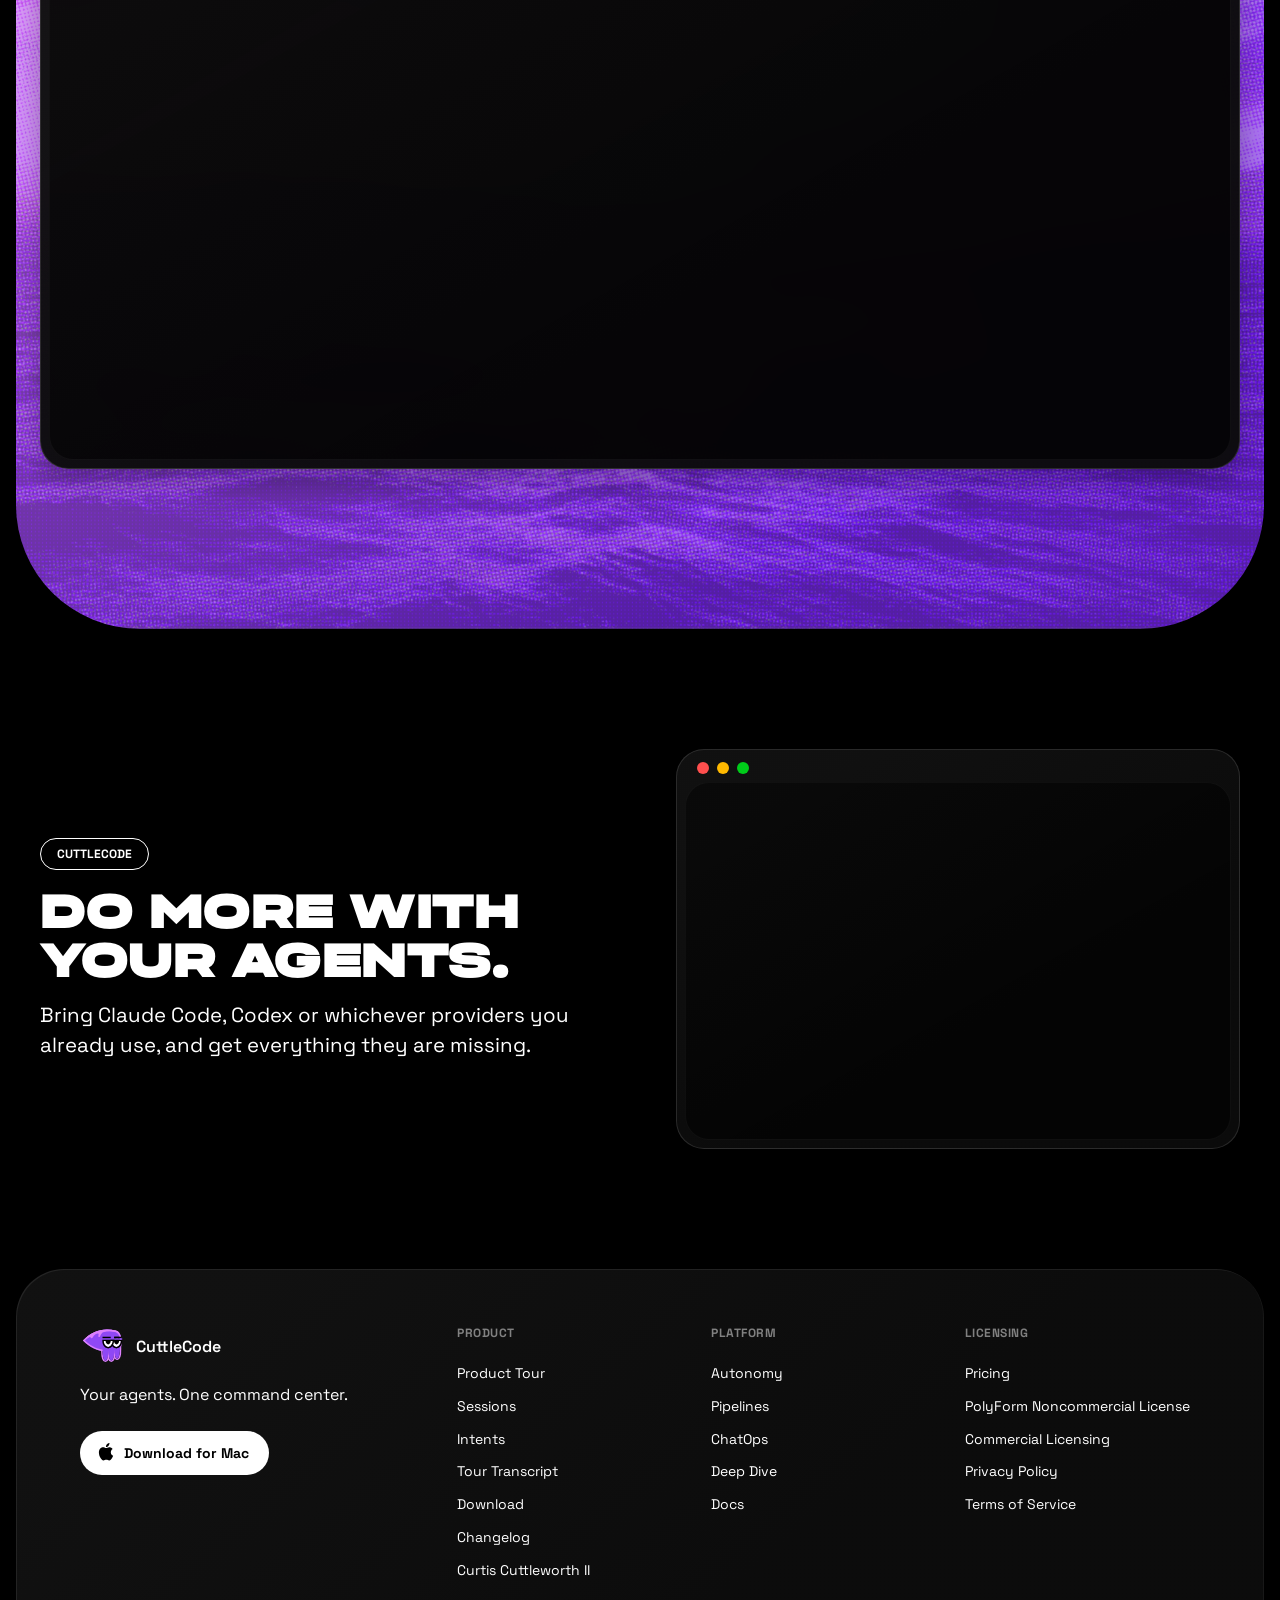
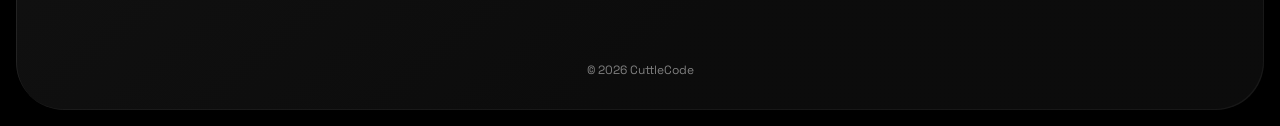
==== commit b065ed84: "Fix floating Curtis glitch in Safari Split the bob transform onto its own wrapper group so the maske" ====
--- a/index.html
+++ b/index.html
@@ -16,7 +16,7 @@
 <body>
   <header class="header">
     <a class="brand" href="#">
-      <img class="brand__logo" src="assets/curtis-floating.svg?v=2" width="52" height="42" alt="" />
+      <img class="brand__logo" src="assets/curtis-floating.svg?v=3" width="52" height="42" alt="" />
       <span class="brand__name">CuttleCode</span>
     </a>
 
